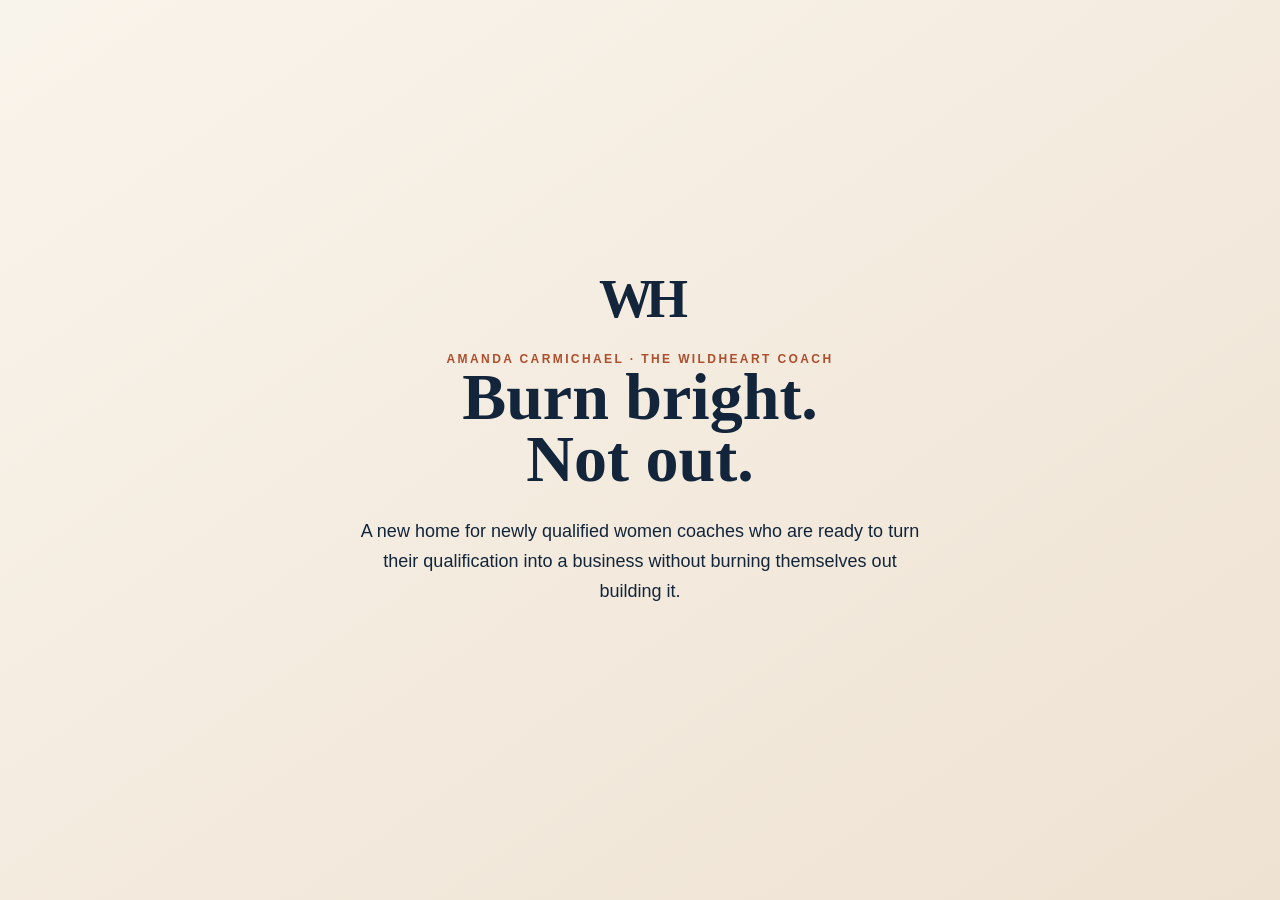
==== index.html @ debdf753 "Add temporary WILDHEART homepage" ====
<!doctype html>
<html lang="en-GB">
<head>
  <meta charset="utf-8">
  <meta name="viewport" content="width=device-width,initial-scale=1">
  <meta name="robots" content="noindex,nofollow">
  <title>The WILDHEART Coach | Amanda Carmichael</title>
  <style>
    :root{--navy:#12253a;--rust:#ad4e2d;--cream:#f6f0e6;--gold:#c69a63}
    *{box-sizing:border-box}
    body{margin:0;min-height:100vh;display:grid;place-items:center;background:linear-gradient(145deg,#f9f4eb,#eee2d2);color:var(--navy);font-family:Arial,sans-serif;padding:28px}
    main{width:min(720px,100%);text-align:center}
    .mark{font:700 54px Georgia,serif;letter-spacing:-7px;margin-bottom:22px}
    h1{font:700 clamp(36px,8vw,66px)/.95 Georgia,serif;margin:0}
    p{font-size:18px;line-height:1.65;max-width:560px;margin:26px auto}
    .tag{color:var(--rust);font-weight:700;letter-spacing:.2em;text-transform:uppercase;font-size:12px}
  </style>
</head>
<body>
  <main>
    <div class="mark">WH</div>
    <div class="tag">Amanda Carmichael · The WILDHEART Coach</div>
    <h1>Burn bright.<br>Not out.</h1>
    <p>A new home for newly qualified women coaches who are ready to turn their qualification into a business without burning themselves out building it.</p>
  </main>
</body>
</html>
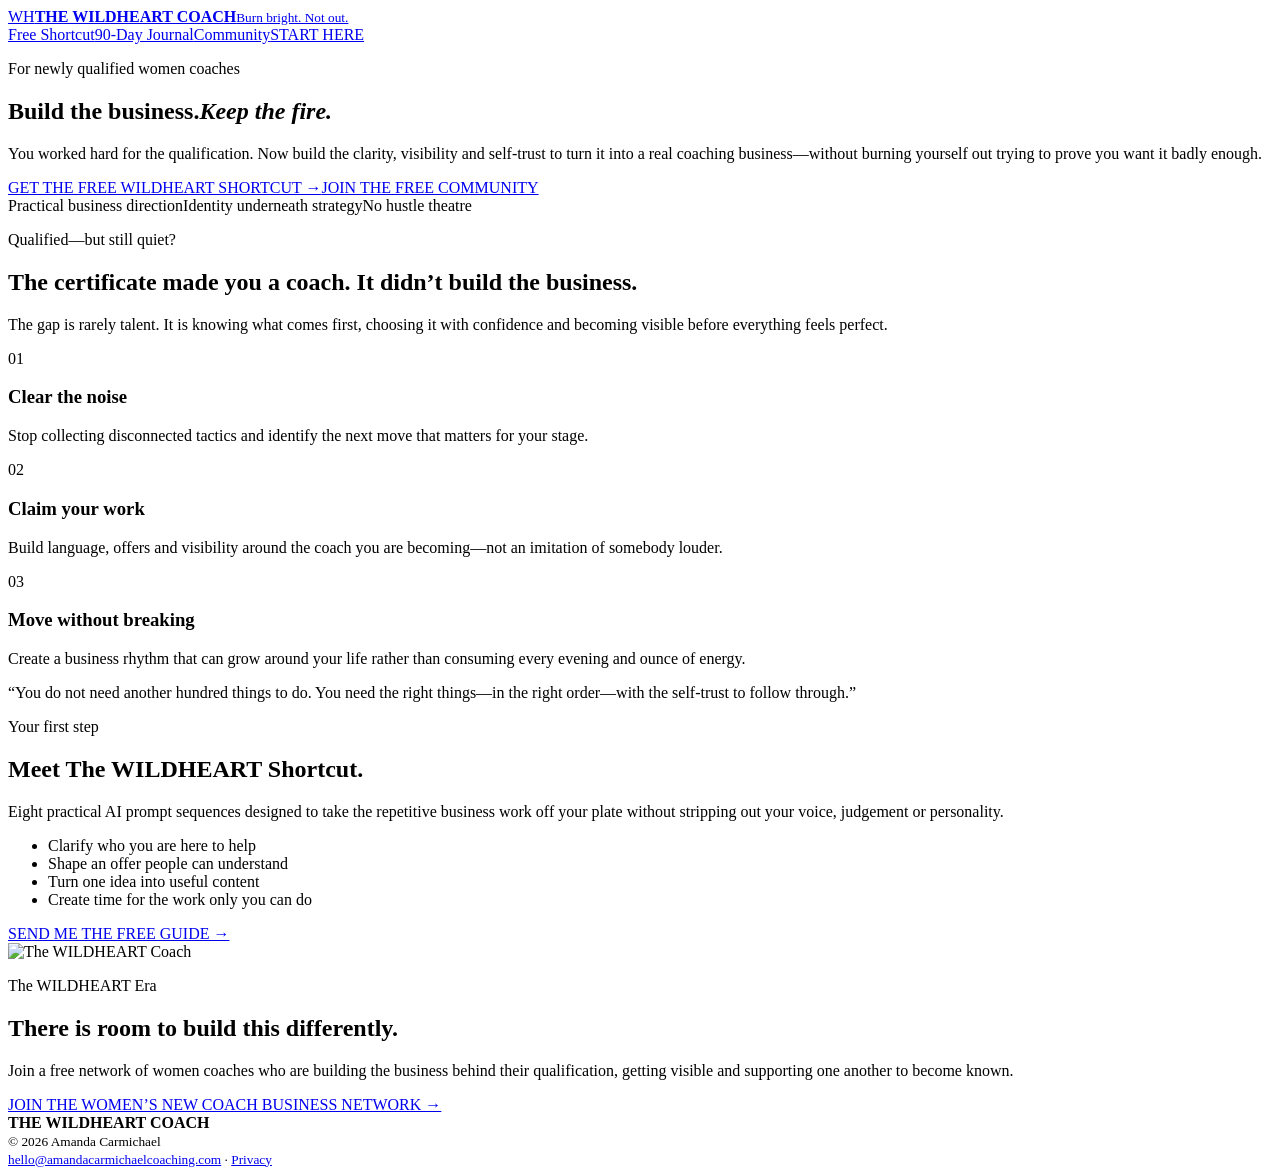
==== commit fd8ed696: "Update index.html for WILDHEART funnel" ====
--- a/index.html
+++ b/index.html
@@ -1,27 +1,7 @@
-<!doctype html>
-<html lang="en-GB">
-<head>
-  <meta charset="utf-8">
-  <meta name="viewport" content="width=device-width,initial-scale=1">
-  <meta name="robots" content="noindex,nofollow">
-  <title>The WILDHEART Coach | Amanda Carmichael</title>
-  <style>
-    :root{--navy:#12253a;--rust:#ad4e2d;--cream:#f6f0e6;--gold:#c69a63}
-    *{box-sizing:border-box}
-    body{margin:0;min-height:100vh;display:grid;place-items:center;background:linear-gradient(145deg,#f9f4eb,#eee2d2);color:var(--navy);font-family:Arial,sans-serif;padding:28px}
-    main{width:min(720px,100%);text-align:center}
-    .mark{font:700 54px Georgia,serif;letter-spacing:-7px;margin-bottom:22px}
-    h1{font:700 clamp(36px,8vw,66px)/.95 Georgia,serif;margin:0}
-    p{font-size:18px;line-height:1.65;max-width:560px;margin:26px auto}
-    .tag{color:var(--rust);font-weight:700;letter-spacing:.2em;text-transform:uppercase;font-size:12px}
-  </style>
-</head>
-<body>
-  <main>
-    <div class="mark">WH</div>
-    <div class="tag">Amanda Carmichael · The WILDHEART Coach</div>
-    <h1>Burn bright.<br>Not out.</h1>
-    <p>A new home for newly qualified women coaches who are ready to turn their qualification into a business without burning themselves out building it.</p>
-  </main>
-</body>
-</html>+<!doctype html><html lang="en-GB"><head><meta charset="utf-8"><meta name="viewport" content="width=device-width,initial-scale=1"><meta name="description" content="Amanda Carmichael, The WILDHEART Coach, helps newly qualified women coaches build the business behind their qualification without burning themselves out."><title>The WILDHEART Coach | Amanda Carmichael</title><link rel="stylesheet" href="/assets/site.css"></head><body>
+<header class="site-header"><nav class="nav wrap"><a class="brand" href="/"><span class="brand-mark">WH</span><span class="brand-copy"><strong>THE WILDHEART COACH</strong><small>Burn bright. Not out.</small></span></a><div class="nav-links"><a href="/shortcut/">Free Shortcut</a><a href="/journal/">90-Day Journal</a><a href="https://www.facebook.com/groups/thewildheartera" target="_blank" rel="noopener">Community</a><a class="nav-cta" href="/shortcut/">START HERE</a></div></nav></header>
+<main><section class="hero"><div class="hero-grid wrap"><div><p class="eyebrow">For newly qualified women coaches</p><h1>Build the business.<em>Keep the fire.</em></h1><p class="lead">You worked hard for the qualification. Now build the clarity, visibility and self-trust to turn it into a real coaching business—without burning yourself out trying to prove you want it badly enough.</p><div class="actions"><a class="button" href="/shortcut/">GET THE FREE WILDHEART SHORTCUT →</a><a class="button secondary" href="https://www.facebook.com/groups/thewildheartera" target="_blank" rel="noopener">JOIN THE FREE COMMUNITY</a></div><div class="trust"><span>Practical business direction</span><span>Identity underneath strategy</span><span>No hustle theatre</span></div></div></div></section>
+<section class="section alt"><div class="wrap"><div class="section-heading"><p class="eyebrow">Qualified—but still quiet?</p><h2>The certificate made you a coach. It didn’t build the business.</h2><p>The gap is rarely talent. It is knowing what comes first, choosing it with confidence and becoming visible before everything feels perfect.</p></div><div class="cards"><article class="card"><span class="number">01</span><h3>Clear the noise</h3><p>Stop collecting disconnected tactics and identify the next move that matters for your stage.</p></article><article class="card"><span class="number">02</span><h3>Claim your work</h3><p>Build language, offers and visibility around the coach you are becoming—not an imitation of somebody louder.</p></article><article class="card"><span class="number">03</span><h3>Move without breaking</h3><p>Create a business rhythm that can grow around your life rather than consuming every evening and ounce of energy.</p></article></div><div class="quote">“You do not need another hundred things to do. You need the right things—in the right order—with the self-trust to follow through.”</div></div></section>
+<section class="section"><div class="split wrap"><div class="copy"><p class="eyebrow">Your first step</p><h2>Meet The WILDHEART Shortcut.</h2><p>Eight practical AI prompt sequences designed to take the repetitive business work off your plate without stripping out your voice, judgement or personality.</p><ul class="feature-list"><li>Clarify who you are here to help</li><li>Shape an offer people can understand</li><li>Turn one idea into useful content</li><li>Create time for the work only you can do</li></ul><a class="button" href="/shortcut/">SEND ME THE FREE GUIDE →</a></div><div class="visual"><img class="product-image" src="https://res.cloudinary.com/j5pjg0zq/image/upload/q_auto,w_1360/v1789508901/ChatGPT_Image_Sep_15_2026_10_41_52_PM.png" alt="The WILDHEART Coach"></div></div></section>
+<section class="section dark"><div class="wrap section-heading"><p class="eyebrow">The WILDHEART Era</p><h2>There is room to build this differently.</h2><p>Join a free network of women coaches who are building the business behind their qualification, getting visible and supporting one another to become known.</p><a class="button light" href="https://www.facebook.com/groups/thewildheartera" target="_blank" rel="noopener">JOIN THE WOMEN’S NEW COACH BUSINESS NETWORK →</a></div></section></main>
+<footer class="site-footer"><div class="footer-grid wrap"><div><strong>THE WILDHEART COACH</strong><br><small>© 2026 Amanda Carmichael</small></div><small><a href="mailto:hello@amandacarmichaelcoaching.com">hello@amandacarmichaelcoaching.com</a> · <a href="/privacy/">Privacy</a></small></div></footer></body></html>
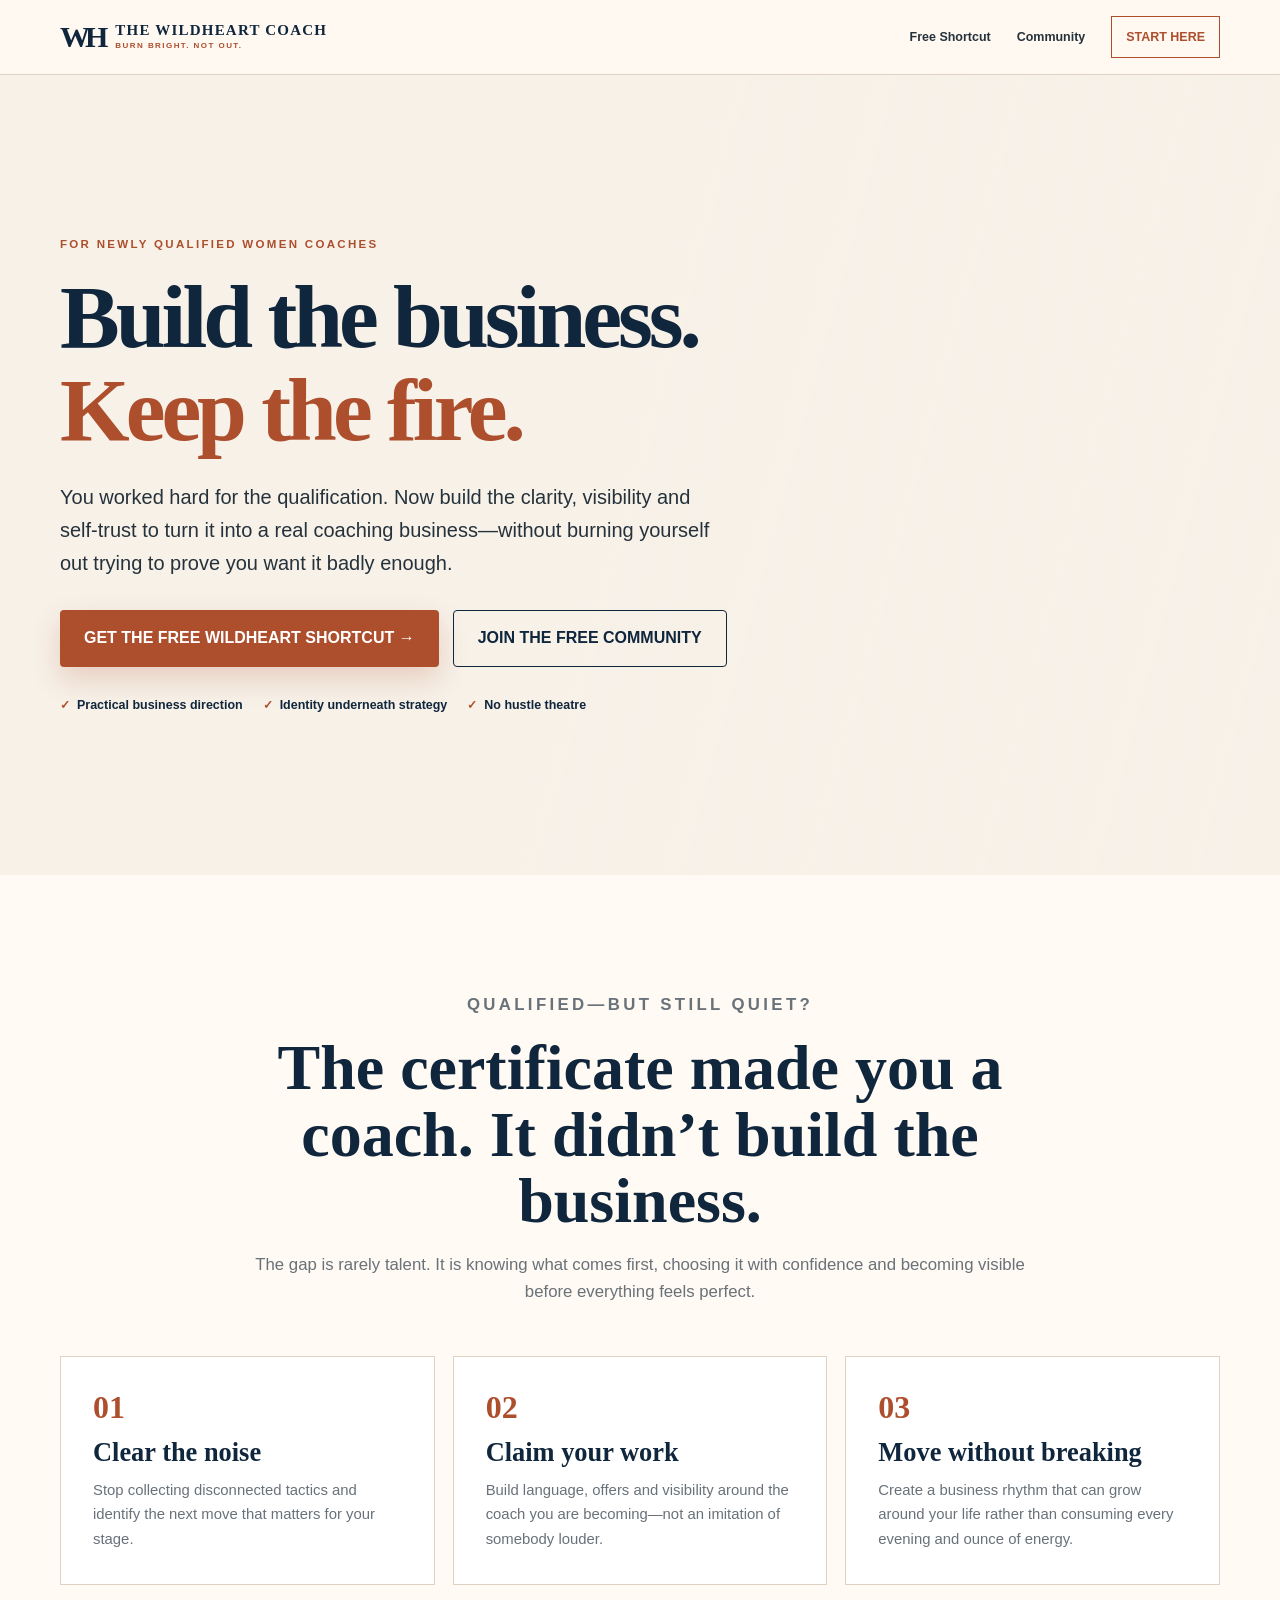
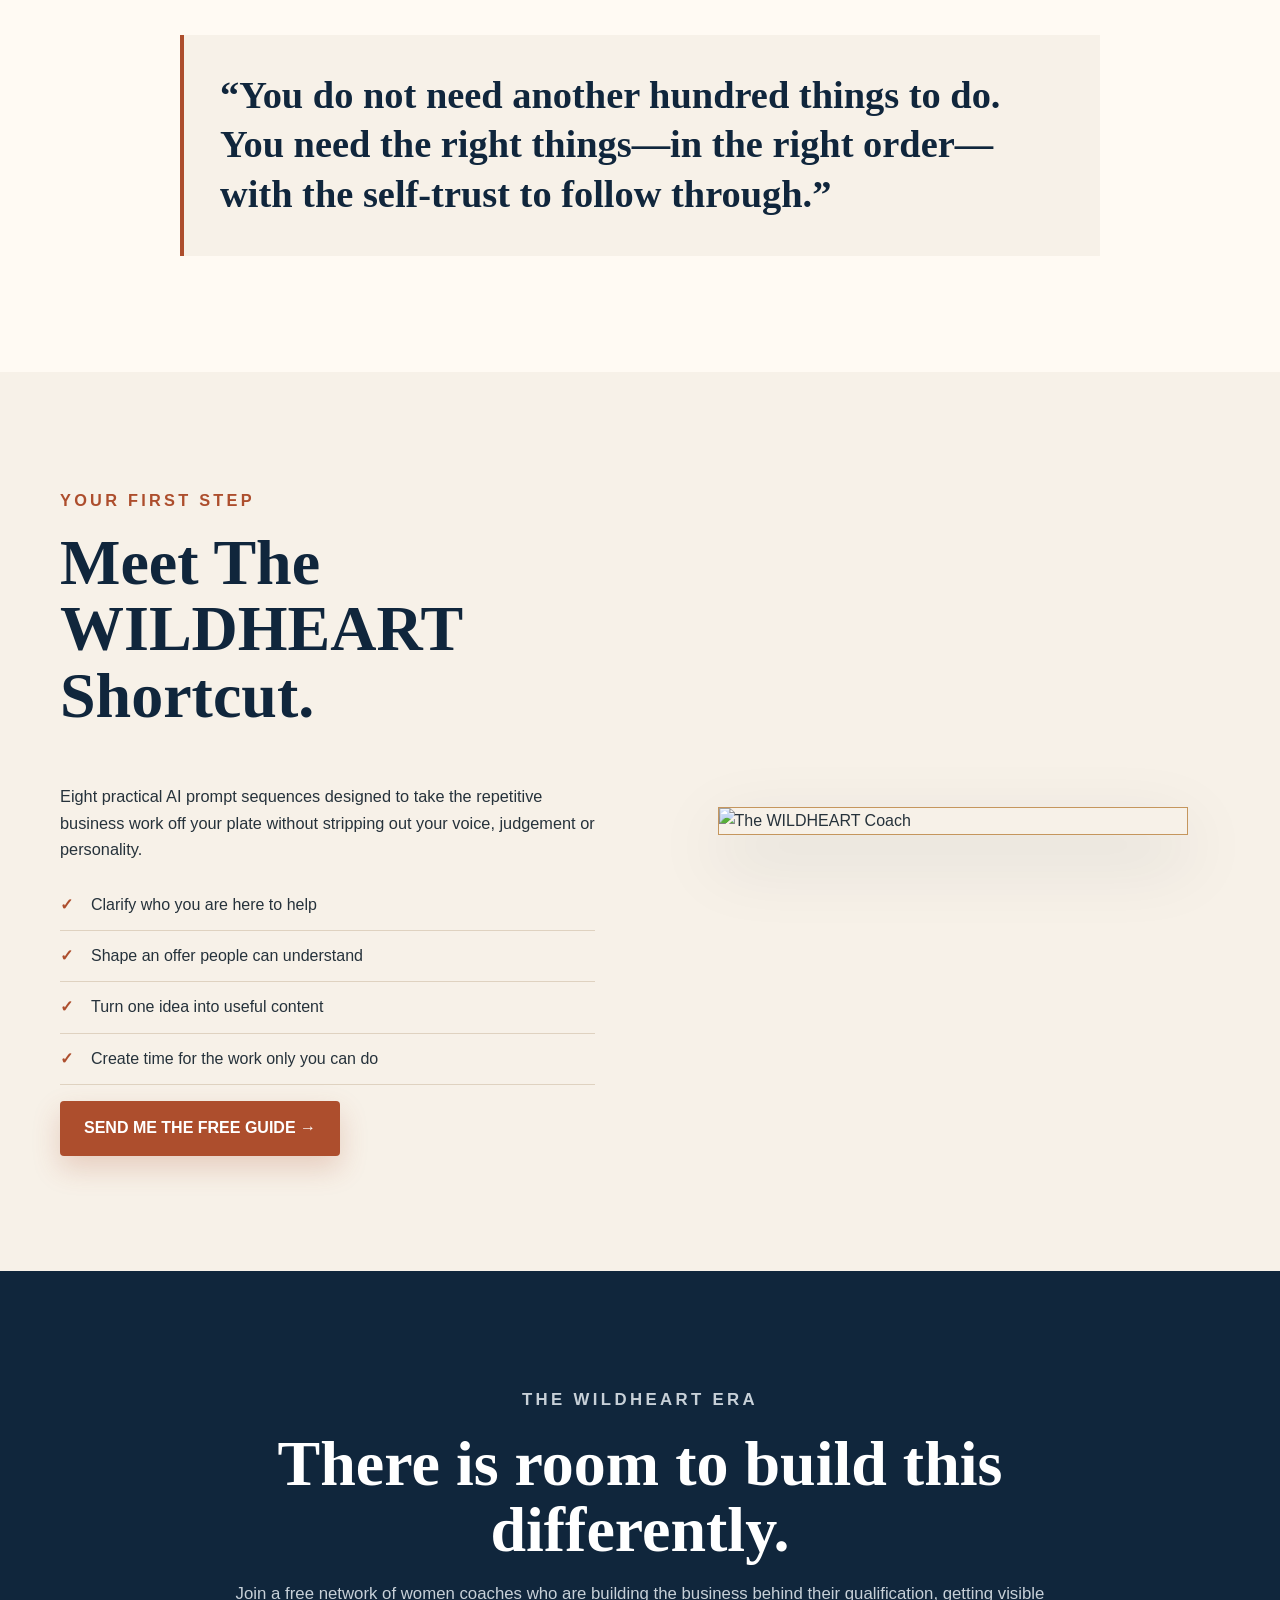
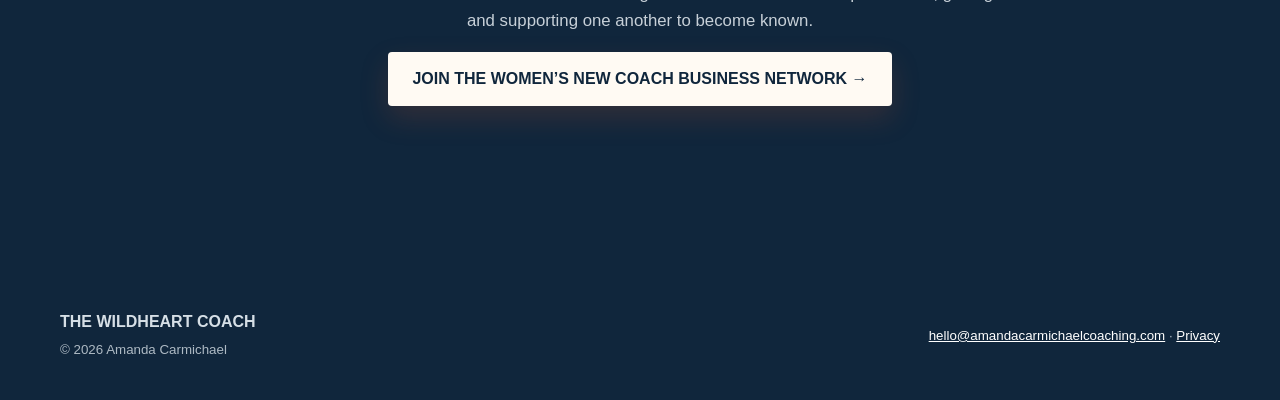
==== commit da092514: "Hide Journal navigation until checkout is corrected" ====
--- a/index.html
+++ b/index.html
@@ -1,5 +1,5 @@
 <!doctype html><html lang="en-GB"><head><meta charset="utf-8"><meta name="viewport" content="width=device-width,initial-scale=1"><meta name="description" content="Amanda Carmichael, The WILDHEART Coach, helps newly qualified women coaches build the business behind their qualification without burning themselves out."><title>The WILDHEART Coach | Amanda Carmichael</title><link rel="stylesheet" href="/assets/site.css"></head><body>
-<header class="site-header"><nav class="nav wrap"><a class="brand" href="/"><span class="brand-mark">WH</span><span class="brand-copy"><strong>THE WILDHEART COACH</strong><small>Burn bright. Not out.</small></span></a><div class="nav-links"><a href="/shortcut/">Free Shortcut</a><a href="/journal/">90-Day Journal</a><a href="https://www.facebook.com/groups/thewildheartera" target="_blank" rel="noopener">Community</a><a class="nav-cta" href="/shortcut/">START HERE</a></div></nav></header>
+<header class="site-header"><nav class="nav wrap"><a class="brand" href="/"><span class="brand-mark">WH</span><span class="brand-copy"><strong>THE WILDHEART COACH</strong><small>Burn bright. Not out.</small></span></a><div class="nav-links"><a href="/shortcut/">Free Shortcut</a><a href="https://www.facebook.com/groups/thewildheartera" target="_blank" rel="noopener">Community</a><a class="nav-cta" href="/shortcut/">START HERE</a></div></nav></header>
 <main><section class="hero"><div class="hero-grid wrap"><div><p class="eyebrow">For newly qualified women coaches</p><h1>Build the business.<em>Keep the fire.</em></h1><p class="lead">You worked hard for the qualification. Now build the clarity, visibility and self-trust to turn it into a real coaching business—without burning yourself out trying to prove you want it badly enough.</p><div class="actions"><a class="button" href="/shortcut/">GET THE FREE WILDHEART SHORTCUT →</a><a class="button secondary" href="https://www.facebook.com/groups/thewildheartera" target="_blank" rel="noopener">JOIN THE FREE COMMUNITY</a></div><div class="trust"><span>Practical business direction</span><span>Identity underneath strategy</span><span>No hustle theatre</span></div></div></div></section>
 <section class="section alt"><div class="wrap"><div class="section-heading"><p class="eyebrow">Qualified—but still quiet?</p><h2>The certificate made you a coach. It didn’t build the business.</h2><p>The gap is rarely talent. It is knowing what comes first, choosing it with confidence and becoming visible before everything feels perfect.</p></div><div class="cards"><article class="card"><span class="number">01</span><h3>Clear the noise</h3><p>Stop collecting disconnected tactics and identify the next move that matters for your stage.</p></article><article class="card"><span class="number">02</span><h3>Claim your work</h3><p>Build language, offers and visibility around the coach you are becoming—not an imitation of somebody louder.</p></article><article class="card"><span class="number">03</span><h3>Move without breaking</h3><p>Create a business rhythm that can grow around your life rather than consuming every evening and ounce of energy.</p></article></div><div class="quote">“You do not need another hundred things to do. You need the right things—in the right order—with the self-trust to follow through.”</div></div></section>
 <section class="section"><div class="split wrap"><div class="copy"><p class="eyebrow">Your first step</p><h2>Meet The WILDHEART Shortcut.</h2><p>Eight practical AI prompt sequences designed to take the repetitive business work off your plate without stripping out your voice, judgement or personality.</p><ul class="feature-list"><li>Clarify who you are here to help</li><li>Shape an offer people can understand</li><li>Turn one idea into useful content</li><li>Create time for the work only you can do</li></ul><a class="button" href="/shortcut/">SEND ME THE FREE GUIDE →</a></div><div class="visual"><img class="product-image" src="https://res.cloudinary.com/j5pjg0zq/image/upload/q_auto,w_1360/v1789508901/ChatGPT_Image_Sep_15_2026_10_41_52_PM.png" alt="The WILDHEART Coach"></div></div></section>
--- a/assets/site.css
+++ b/assets/site.css
@@ -0,0 +1,17 @@
+:root{
+  --navy:#10263c;--navy-2:#1f334b;--rust:#ad4e2d;--rust-dark:#8d3c23;
+  --cream:#f7f1e8;--paper:#fffaf3;--sand:#eadbc8;--gold:#c5965d;
+  --ink:#26323b;--muted:#697179;--line:#dfd2c0;--white:#fff;
+  --serif:Georgia,"Times New Roman",serif;--sans:Arial,Helvetica,sans-serif;
+  --shadow:0 24px 70px rgba(16,38,60,.13)
+}
+*{box-sizing:border-box}html{scroll-behavior:smooth}body{margin:0;background:var(--cream);color:var(--ink);font-family:var(--sans);line-height:1.65}img{max-width:100%;display:block}a{color:inherit}h1,h2,h3,p{margin-top:0}h1,h2,h3{font-family:var(--serif);color:var(--navy);line-height:1.04}.wrap{width:min(1160px,calc(100% - 40px));margin:auto}.narrow{width:min(760px,calc(100% - 40px));margin:auto}.eyebrow{color:var(--rust);font-size:.72rem;font-weight:800;letter-spacing:.2em;text-transform:uppercase}.button{display:inline-flex;align-items:center;justify-content:center;min-height:54px;padding:14px 24px;border:0;border-radius:4px;background:var(--rust);box-shadow:0 12px 28px rgba(173,78,45,.22);color:#fff;font-weight:800;text-decoration:none;cursor:pointer;transition:.2s}.button:hover,.button:focus{background:var(--rust-dark);transform:translateY(-2px)}.button.secondary{border:1px solid var(--navy);background:transparent;box-shadow:none;color:var(--navy)}.button.light{background:var(--paper);color:var(--navy)}.micro{font-size:.78rem;color:var(--muted)}
+.site-header{position:relative;z-index:10;background:rgba(255,250,243,.96);border-bottom:1px solid var(--line)}.nav{min-height:74px;display:flex;align-items:center;justify-content:space-between;gap:24px}.brand{display:flex;align-items:center;gap:12px;text-decoration:none}.brand-mark{font:700 30px/1 var(--serif);letter-spacing:-5px;color:var(--navy)}.brand-copy strong{display:block;color:var(--navy);font:700 15px var(--serif);letter-spacing:.08em}.brand-copy small{display:block;color:var(--rust);font-size:8px;font-weight:800;letter-spacing:.18em;text-transform:uppercase}.nav-links{display:flex;gap:26px;align-items:center}.nav-links a{font-size:.78rem;font-weight:700;text-decoration:none}.nav-links .nav-cta{padding:10px 14px;border:1px solid var(--rust);color:var(--rust)}
+.hero{position:relative;overflow:hidden;padding:clamp(64px,9vw,118px) 0;background:linear-gradient(105deg,rgba(247,241,232,.98) 0 49%,rgba(247,241,232,.72) 67%,rgba(247,241,232,.08) 100%),url('https://res.cloudinary.com/j5pjg0zq/image/upload/q_auto,w_1800/v1789508901/ChatGPT_Image_Sep_15_2026_10_41_52_PM.png') center/cover no-repeat}.hero-grid{display:grid;grid-template-columns:minmax(0,700px) 1fr;min-height:570px;align-items:center}.hero h1{margin:.18em 0 .28em;font-size:clamp(3.2rem,7vw,6.4rem);letter-spacing:-.045em}.hero h1 em{display:block;color:var(--rust);font-style:normal}.hero .lead{max-width:650px;font-size:clamp(1.05rem,2vw,1.25rem)}.actions{display:flex;flex-wrap:wrap;gap:14px;margin-top:30px}.trust{display:flex;gap:20px;flex-wrap:wrap;margin-top:28px;color:var(--navy);font-size:.78rem;font-weight:700}.trust span:before{content:'✓';margin-right:7px;color:var(--rust)}
+.section{padding:clamp(72px,9vw,118px) 0}.section.alt{background:var(--paper)}.section.dark{background:var(--navy);color:#e8edf1}.section.dark h2,.section.dark h3{color:#fff}.section-heading{max-width:820px;margin:0 auto 50px;text-align:center}.section-heading h2{margin:.25em 0;font-size:clamp(2.5rem,5vw,4.6rem)}.section-heading p{color:var(--muted);font-size:1.05rem}.dark .section-heading p{color:#c7d0d8}.cards{display:grid;grid-template-columns:repeat(3,1fr);gap:18px}.card{padding:32px;background:#fff;border:1px solid var(--line)}.card .number{color:var(--rust);font:700 2rem var(--serif)}.card h3{margin:12px 0;font-size:1.65rem}.card p{margin:0;color:var(--muted);font-size:.93rem}.quote{max-width:920px;margin:50px auto 0;padding:36px;border-left:4px solid var(--rust);background:var(--cream);color:var(--navy);font:700 clamp(1.7rem,3vw,2.6rem)/1.3 var(--serif)}
+.split{display:grid;grid-template-columns:1fr 1fr;gap:clamp(42px,8vw,90px);align-items:center}.split h2{font-size:clamp(2.5rem,5vw,4.8rem)}.split .copy>p{font-size:1.02rem}.feature-list{padding:0;list-style:none}.feature-list li{position:relative;padding:12px 0 12px 31px;border-bottom:1px solid var(--line)}.feature-list li:before{content:'✓';position:absolute;left:0;color:var(--rust);font-weight:900}.product-image{max-width:470px;margin:auto;border:1px solid var(--gold);box-shadow:var(--shadow)}.offer-box{padding:clamp(30px,5vw,56px);background:var(--paper);border:1px solid var(--gold)}.price{display:block;margin:12px 0;color:var(--navy);font:700 4.2rem var(--serif)}
+.form-card{max-width:670px;padding:clamp(26px,5vw,46px);background:var(--paper);border:1px solid var(--gold);box-shadow:var(--shadow)}.form-card h2{font-size:clamp(2rem,4vw,3.4rem)}.lead-form{display:grid;grid-template-columns:1fr 1.2fr;gap:12px;margin-top:24px}.lead-form input{width:100%;min-height:54px;padding:0 15px;border:1px solid #cfc5b8;background:#fff;font:inherit}.lead-form button{grid-column:1/-1}.consent{grid-column:1/-1;color:var(--muted);font-size:.74rem;line-height:1.5}.form-status{display:none;grid-column:1/-1;padding:10px;background:#f3e4d6;color:var(--navy);font-size:.82rem}.form-status.show{display:block}.cover-frame{padding:10px;background:#d8b57a;border:1px solid var(--gold);box-shadow:var(--shadow);transform:rotate(1deg)}
+.access-shell{width:min(920px,100%);min-height:100vh;margin:auto;background:var(--paper);box-shadow:var(--shadow)}.access-hero{width:100%;max-height:390px;object-fit:cover}.access-main{padding:clamp(34px,7vw,74px) clamp(24px,8vw,84px);text-align:center}.access-main h1{font-size:clamp(2.8rem,7vw,5rem)}.next-box{margin-top:52px;padding:30px;border:1px solid var(--line);background:#f2e7d8;text-align:left}.next-box h2{font-size:2rem}
+.legal{padding:70px 0}.legal h1{font-size:3rem}.legal h2{margin-top:36px;font-size:1.7rem}.legal p,.legal li{color:#4d565e}.site-footer{padding:38px 0;background:var(--navy);color:#d6dfe6}.footer-grid{display:flex;justify-content:space-between;gap:24px;align-items:center}.site-footer a{color:#fff}.site-footer small{color:#aebac4}
+@media(max-width:850px){.nav-links a:not(.nav-cta){display:none}.hero{background:linear-gradient(rgba(247,241,232,.88),rgba(247,241,232,.96)),url('https://res.cloudinary.com/j5pjg0zq/image/upload/q_auto,w_1200/v1789508901/ChatGPT_Image_Sep_15_2026_10_41_52_PM.png') 65% center/cover no-repeat}.hero-grid{grid-template-columns:1fr;min-height:540px}.cards,.split{grid-template-columns:1fr}.split .visual{grid-row:1}.product-image{max-width:380px}}
+@media(max-width:560px){.wrap,.narrow{width:min(100% - 28px,1160px)}.brand-copy small{display:none}.nav-cta{font-size:.7rem!important}.hero{padding:55px 0}.hero h1{font-size:3.45rem}.actions{display:grid}.actions .button{width:100%}.cards{gap:12px}.card{padding:25px}.lead-form{grid-template-columns:1fr}.section{padding:68px 0}.footer-grid{display:block}.site-footer small{display:block;margin-top:14px}.access-main{padding-left:20px;padding-right:20px}}
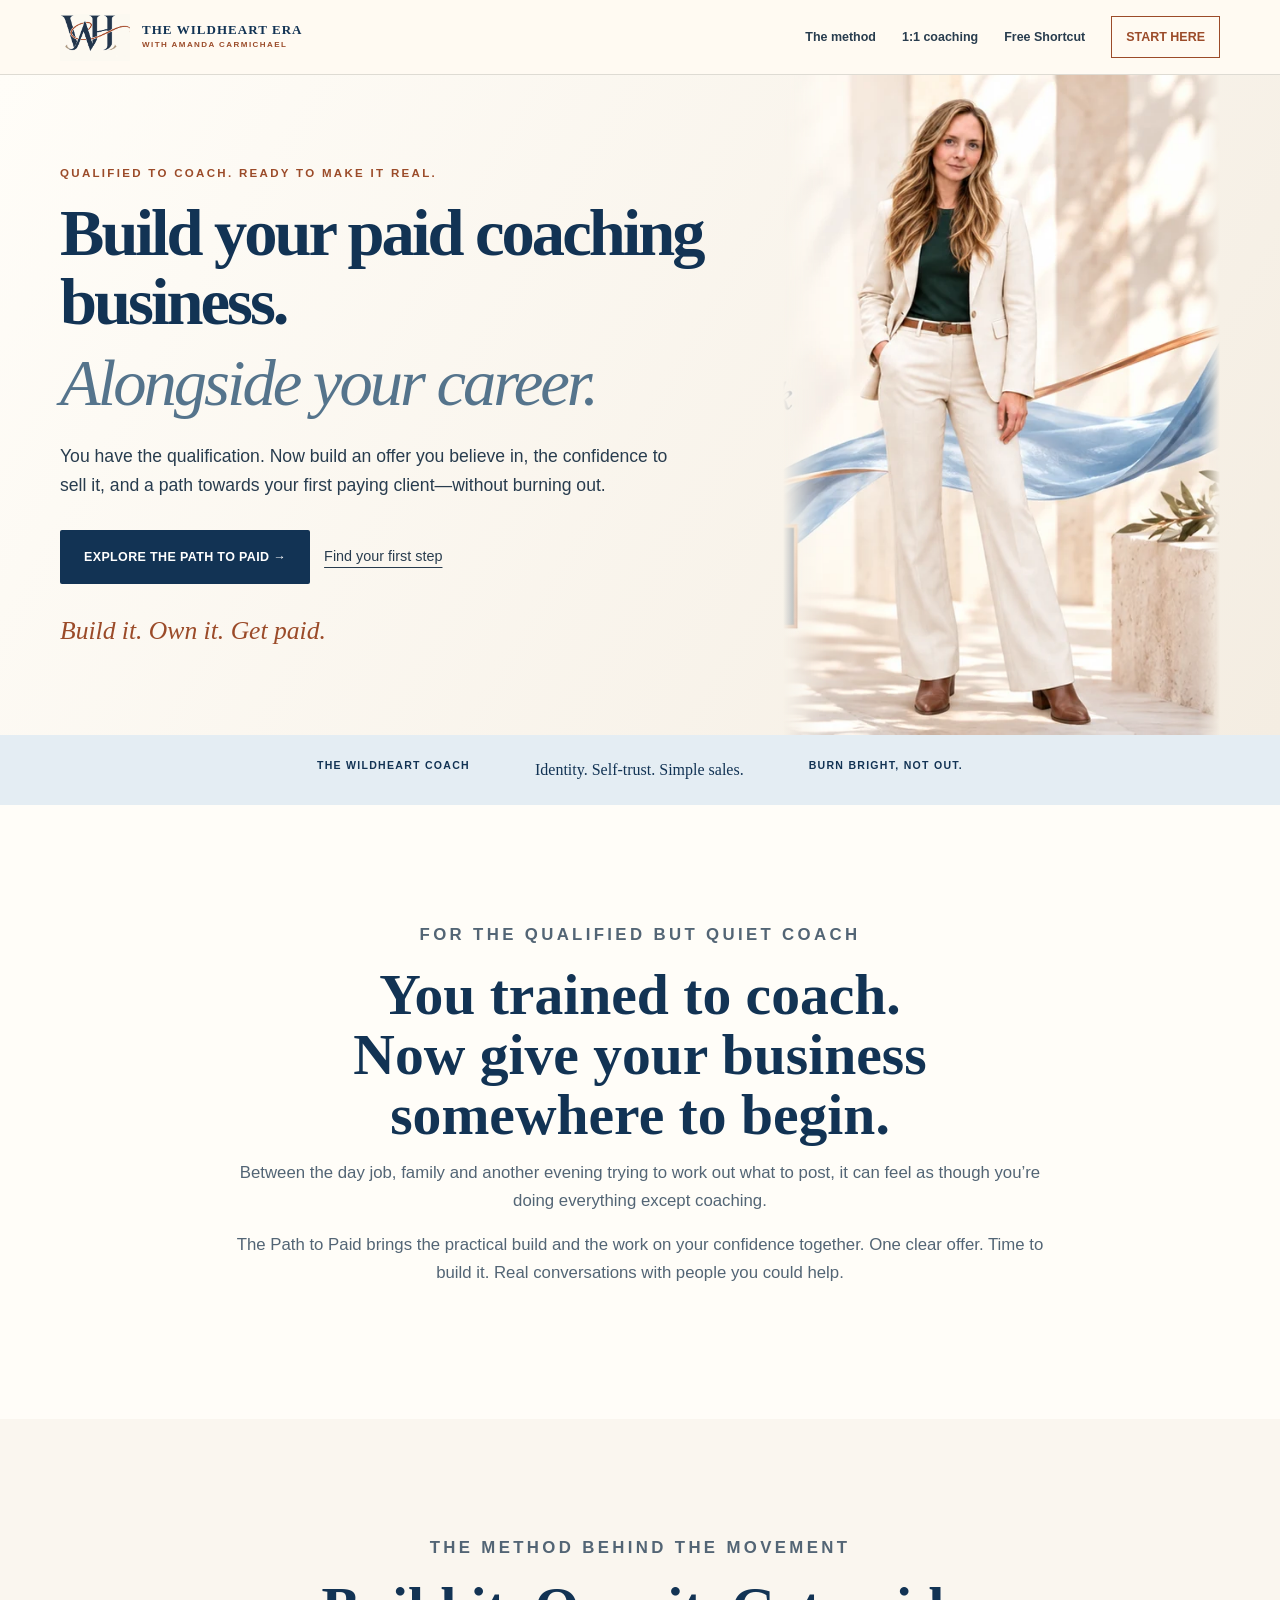
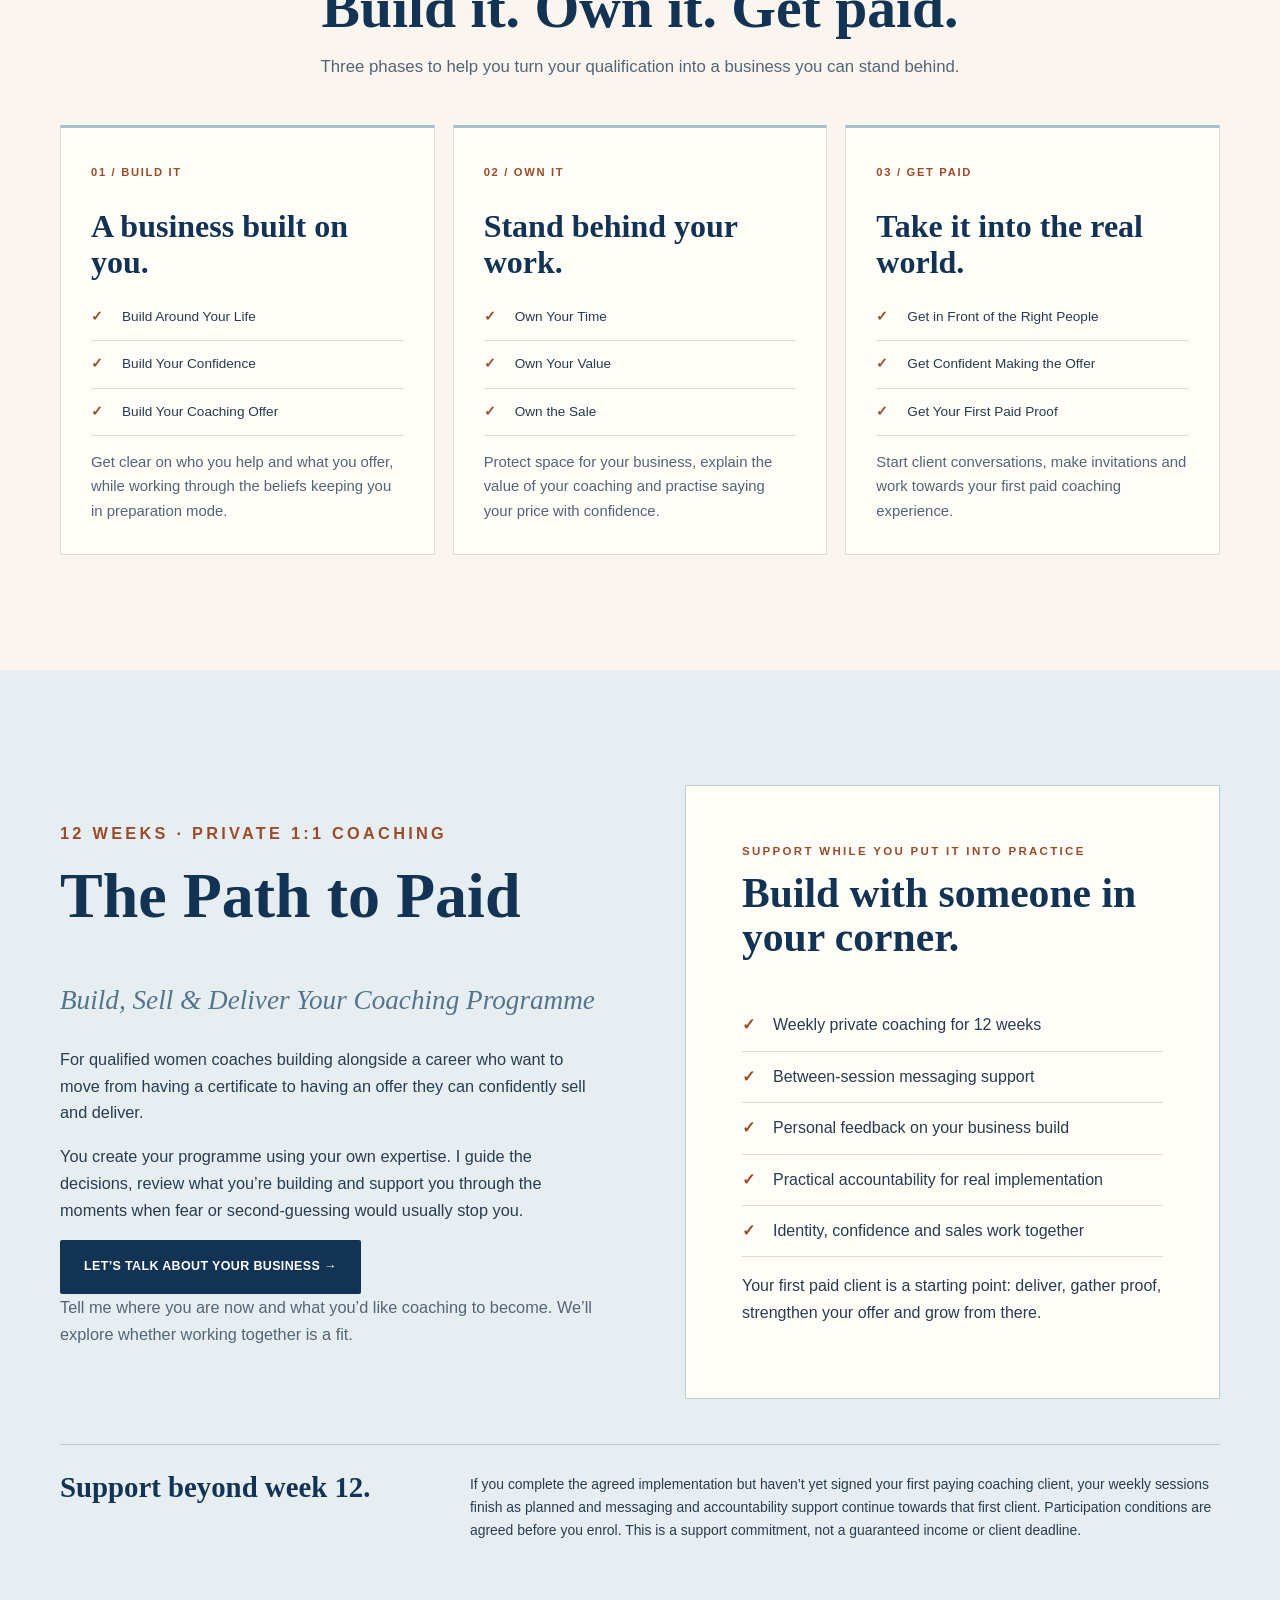
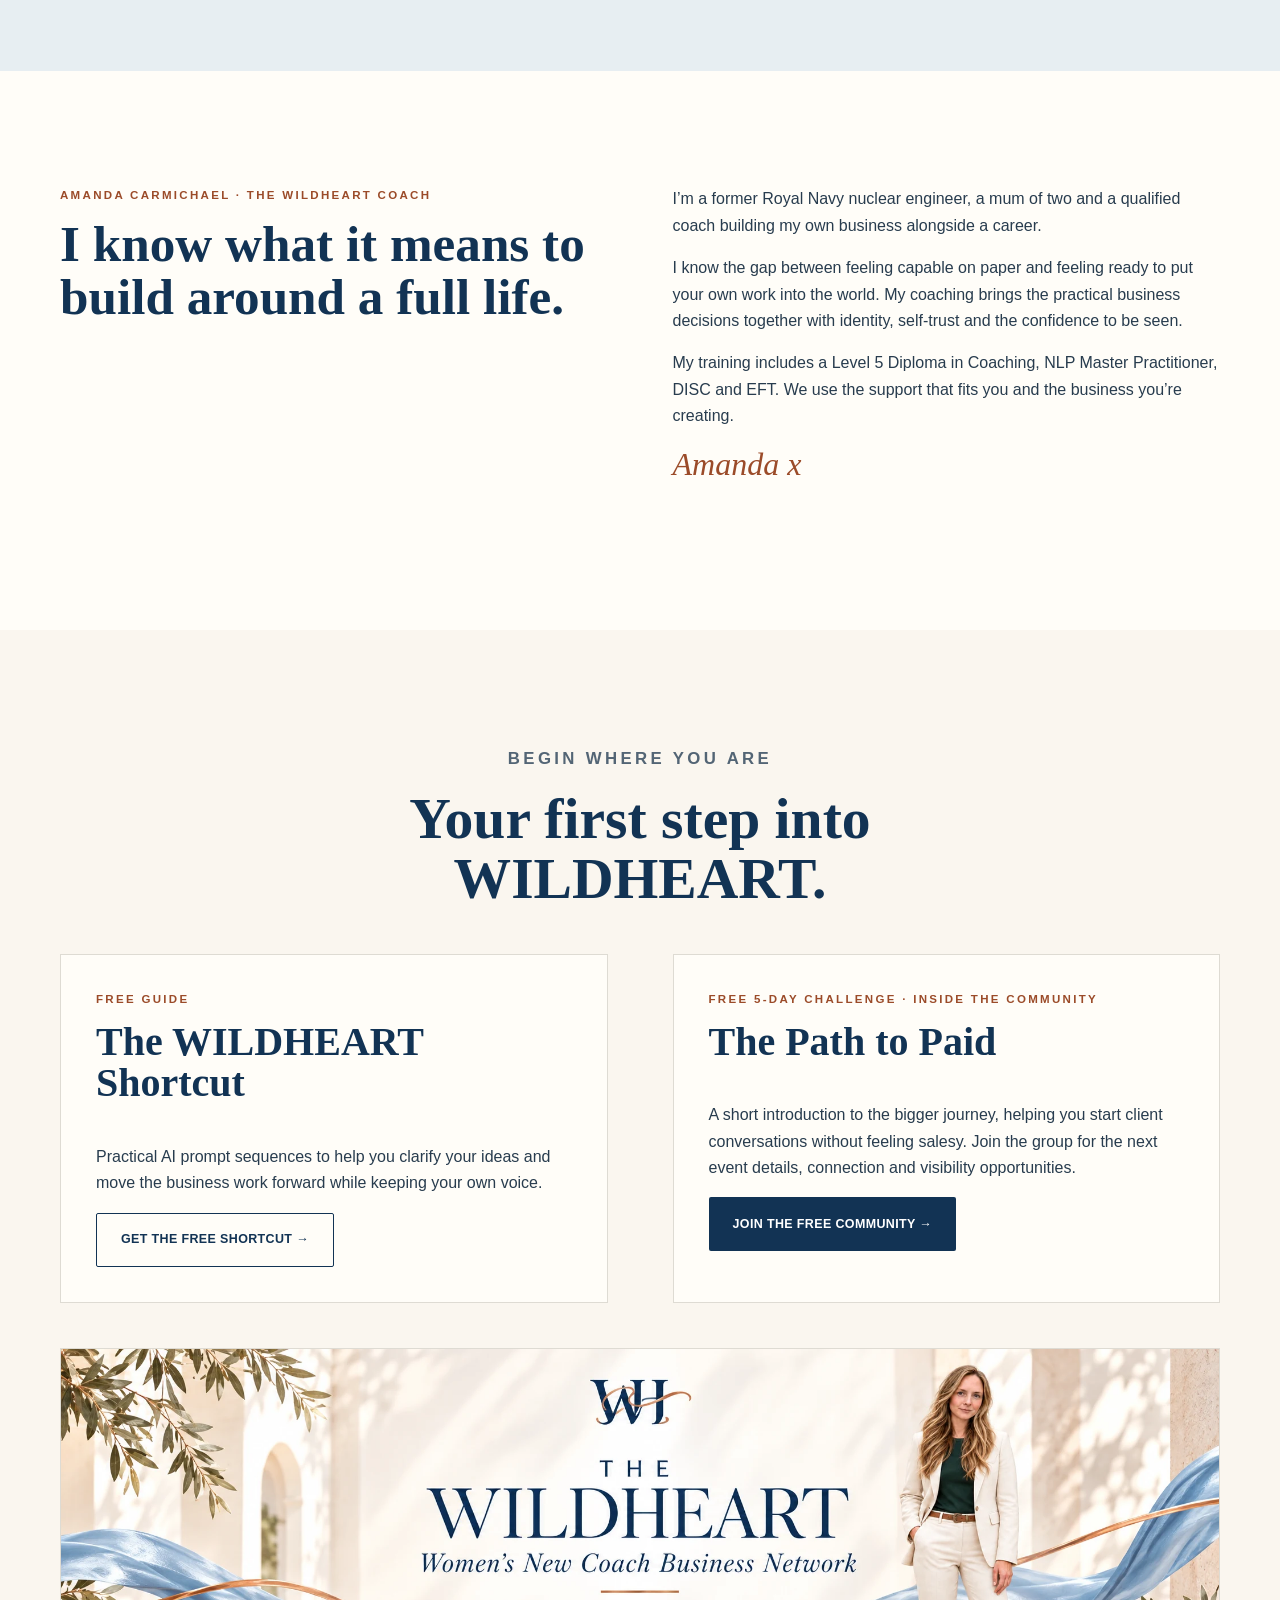
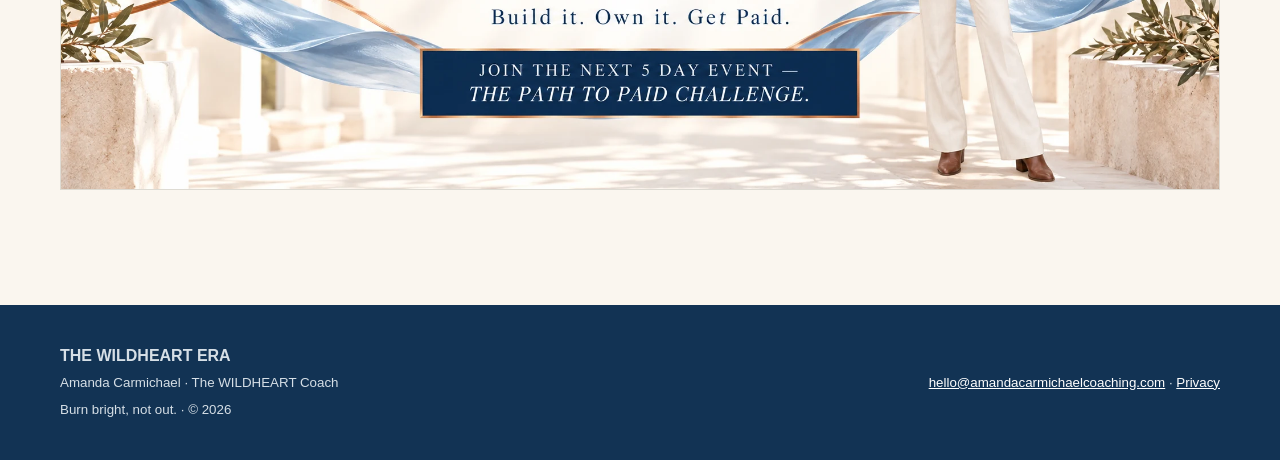
==== commit 0401cca6: "Refresh WILDHEART branding and Path to Paid programme" ====
--- a/index.html
+++ b/index.html
@@ -1,7 +1,13 @@
-<!doctype html><html lang="en-GB"><head><meta charset="utf-8"><meta name="viewport" content="width=device-width,initial-scale=1"><meta name="description" content="Amanda Carmichael, The WILDHEART Coach, helps newly qualified women coaches build the business behind their qualification without burning themselves out."><title>The WILDHEART Coach | Amanda Carmichael</title><link rel="stylesheet" href="/assets/site.css"></head><body>
-<header class="site-header"><nav class="nav wrap"><a class="brand" href="/"><span class="brand-mark">WH</span><span class="brand-copy"><strong>THE WILDHEART COACH</strong><small>Burn bright. Not out.</small></span></a><div class="nav-links"><a href="/shortcut/">Free Shortcut</a><a href="https://www.facebook.com/groups/thewildheartera" target="_blank" rel="noopener">Community</a><a class="nav-cta" href="/shortcut/">START HERE</a></div></nav></header>
-<main><section class="hero"><div class="hero-grid wrap"><div><p class="eyebrow">For newly qualified women coaches</p><h1>Build the business.<em>Keep the fire.</em></h1><p class="lead">You worked hard for the qualification. Now build the clarity, visibility and self-trust to turn it into a real coaching business—without burning yourself out trying to prove you want it badly enough.</p><div class="actions"><a class="button" href="/shortcut/">GET THE FREE WILDHEART SHORTCUT →</a><a class="button secondary" href="https://www.facebook.com/groups/thewildheartera" target="_blank" rel="noopener">JOIN THE FREE COMMUNITY</a></div><div class="trust"><span>Practical business direction</span><span>Identity underneath strategy</span><span>No hustle theatre</span></div></div></div></section>
-<section class="section alt"><div class="wrap"><div class="section-heading"><p class="eyebrow">Qualified—but still quiet?</p><h2>The certificate made you a coach. It didn’t build the business.</h2><p>The gap is rarely talent. It is knowing what comes first, choosing it with confidence and becoming visible before everything feels perfect.</p></div><div class="cards"><article class="card"><span class="number">01</span><h3>Clear the noise</h3><p>Stop collecting disconnected tactics and identify the next move that matters for your stage.</p></article><article class="card"><span class="number">02</span><h3>Claim your work</h3><p>Build language, offers and visibility around the coach you are becoming—not an imitation of somebody louder.</p></article><article class="card"><span class="number">03</span><h3>Move without breaking</h3><p>Create a business rhythm that can grow around your life rather than consuming every evening and ounce of energy.</p></article></div><div class="quote">“You do not need another hundred things to do. You need the right things—in the right order—with the self-trust to follow through.”</div></div></section>
-<section class="section"><div class="split wrap"><div class="copy"><p class="eyebrow">Your first step</p><h2>Meet The WILDHEART Shortcut.</h2><p>Eight practical AI prompt sequences designed to take the repetitive business work off your plate without stripping out your voice, judgement or personality.</p><ul class="feature-list"><li>Clarify who you are here to help</li><li>Shape an offer people can understand</li><li>Turn one idea into useful content</li><li>Create time for the work only you can do</li></ul><a class="button" href="/shortcut/">SEND ME THE FREE GUIDE →</a></div><div class="visual"><img class="product-image" src="https://res.cloudinary.com/j5pjg0zq/image/upload/q_auto,w_1360/v1789508901/ChatGPT_Image_Sep_15_2026_10_41_52_PM.png" alt="The WILDHEART Coach"></div></div></section>
-<section class="section dark"><div class="wrap section-heading"><p class="eyebrow">The WILDHEART Era</p><h2>There is room to build this differently.</h2><p>Join a free network of women coaches who are building the business behind their qualification, getting visible and supporting one another to become known.</p><a class="button light" href="https://www.facebook.com/groups/thewildheartera" target="_blank" rel="noopener">JOIN THE WOMEN’S NEW COACH BUSINESS NETWORK →</a></div></section></main>
-<footer class="site-footer"><div class="footer-grid wrap"><div><strong>THE WILDHEART COACH</strong><br><small>© 2026 Amanda Carmichael</small></div><small><a href="mailto:hello@amandacarmichaelcoaching.com">hello@amandacarmichaelcoaching.com</a> · <a href="/privacy/">Privacy</a></small></div></footer></body></html>
+<!doctype html><html lang="en-GB"><head><meta charset="utf-8"><meta name="viewport" content="width=device-width,initial-scale=1"><meta name="description" content="Build your paid coaching business alongside your career. The Path to Paid with Amanda Carmichael: Build it. Own it. Get paid."><title>The Path to Paid | Amanda Carmichael · The WILDHEART Coach</title><link rel="stylesheet" href="/assets/site.css"></head><body>
+<header class="site-header"><nav class="nav wrap" aria-label="Main navigation"><a class="brand" href="/"><span class="logo-window"><img src="/assets/wildheart-logo.webp" alt="WILDHEART WH logo" width="1254" height="1254"></span><span class="brand-copy"><strong>THE WILDHEART ERA</strong><small>With Amanda Carmichael</small></span></a><div class="nav-links"><a href="#method">The method</a><a href="#programme">1:1 coaching</a><a href="/shortcut/">Free Shortcut</a><a class="nav-cta" href="#start">START HERE</a></div></nav></header>
+<main><section class="home-hero"><div class="wrap home-hero-grid"><div class="hero-copy"><p class="eyebrow">Qualified to coach. Ready to make it real.</p><h1>Build your paid coaching business.<em>Alongside your career.</em></h1><p class="lead">You have the qualification. Now build an offer you believe in, the confidence to sell it, and a path towards your first paying client—without burning out.</p><div class="actions"><a class="button" href="#programme">EXPLORE THE PATH TO PAID →</a><a class="text-link" href="#start">Find your first step</a></div><p class="hero-signature">Build it. Own it. Get paid.</p></div><div class="amanda-frame" role="img" aria-label="Amanda Carmichael in a cream suit in the sunlit WILDHEART setting"></div></div></section>
+<div class="brand-strip">THE WILDHEART COACH <span>Identity. Self-trust. Simple sales.</span> BURN BRIGHT, NOT OUT.</div>
+<section class="section alt"><div class="wrap section-heading"><p class="eyebrow">For the qualified but quiet coach</p><h2>You trained to coach.<br>Now give your business somewhere to begin.</h2><p>Between the day job, family and another evening trying to work out what to post, it can feel as though you’re doing everything except coaching.</p><p>The Path to Paid brings the practical build and the work on your confidence together. One clear offer. Time to build it. Real conversations with people you could help.</p></div></section>
+<section class="section method-section" id="method"><div class="wrap"><div class="section-heading"><p class="eyebrow">The method behind the movement</p><h2>Build it. Own it. Get paid.</h2><p>Three phases to help you turn your qualification into a business you can stand behind.</p></div><div class="cards">
+<article class="card"><span class="number">01 / BUILD IT</span><h3>A business built on you.</h3><ul class="feature-list"><li>Build Around Your Life</li><li>Build Your Confidence</li><li>Build Your Coaching Offer</li></ul><p>Get clear on who you help and what you offer, while working through the beliefs keeping you in preparation mode.</p></article>
+<article class="card"><span class="number">02 / OWN IT</span><h3>Stand behind your work.</h3><ul class="feature-list"><li>Own Your Time</li><li>Own Your Value</li><li>Own the Sale</li></ul><p>Protect space for your business, explain the value of your coaching and practise saying your price with confidence.</p></article>
+<article class="card"><span class="number">03 / GET PAID</span><h3>Take it into the real world.</h3><ul class="feature-list"><li>Get in Front of the Right People</li><li>Get Confident Making the Offer</li><li>Get Your First Paid Proof</li></ul><p>Start client conversations, make invitations and work towards your first paid coaching experience.</p></article></div></div></section>
+<section class="section programme-section" id="programme"><div class="wrap split"><div class="copy"><p class="eyebrow">12 weeks · Private 1:1 coaching</p><h2>The Path to Paid</h2><p class="programme-subtitle">Build, Sell &amp; Deliver Your Coaching Programme</p><p>For qualified women coaches building alongside a career who want to move from having a certificate to having an offer they can confidently sell and deliver.</p><p>You create your programme using your own expertise. I guide the decisions, review what you’re building and support you through the moments when fear or second-guessing would usually stop you.</p><a class="button" href="mailto:hello@amandacarmichaelcoaching.com?subject=The%20Path%20to%20Paid%20enquiry">LET’S TALK ABOUT YOUR BUSINESS →</a><p class="micro">Tell me where you are now and what you’d like coaching to become. We’ll explore whether working together is a fit.</p></div><aside class="offer-box"><p class="eyebrow">Support while you put it into practice</p><h3>Build with someone in your corner.</h3><ul class="feature-list"><li>Weekly private coaching for 12 weeks</li><li>Between-session messaging support</li><li>Personal feedback on your business build</li><li>Practical accountability for real implementation</li><li>Identity, confidence and sales work together</li></ul><p>Your first paid client is a starting point: deliver, gather proof, strengthen your offer and grow from there.</p></aside></div><div class="wrap support-promise"><h3>Support beyond week 12.</h3><p>If you complete the agreed implementation but haven’t yet signed your first paying coaching client, your weekly sessions finish as planned and messaging and accountability support continue towards that first client. Participation conditions are agreed before you enrol. This is a support commitment, not a guaranteed income or client deadline.</p></div></section>
+<section class="section alt" id="about"><div class="wrap about-grid"><div><p class="eyebrow">Amanda Carmichael · The WILDHEART Coach</p><h2>I know what it means to build around a full life.</h2></div><div><p>I’m a former Royal Navy nuclear engineer, a mum of two and a qualified coach building my own business alongside a career.</p><p>I know the gap between feeling capable on paper and feeling ready to put your own work into the world. My coaching brings the practical business decisions together with identity, self-trust and the confidence to be seen.</p><p>My training includes a Level 5 Diploma in Coaching, NLP Master Practitioner, DISC and EFT. We use the support that fits you and the business you’re creating.</p><p class="signature">Amanda x</p></div></div></section>
+<section class="section" id="start"><div class="wrap"><div class="section-heading"><p class="eyebrow">Begin where you are</p><h2>Your first step into WILDHEART.</h2></div><div class="start-grid"><article class="start-card"><p class="eyebrow">Free guide</p><h3>The WILDHEART Shortcut</h3><p>Practical AI prompt sequences to help you clarify your ideas and move the business work forward while keeping your own voice.</p><a class="button secondary" href="/shortcut/">GET THE FREE SHORTCUT →</a></article><article class="start-card"><p class="eyebrow">Free 5-day challenge · Inside the community</p><h3>The Path to Paid</h3><p>A short introduction to the bigger journey, helping you start client conversations without feeling salesy. Join the group for the next event details, connection and visibility opportunities.</p><a class="button" href="https://www.facebook.com/groups/thewildheartera" target="_blank" rel="noopener">JOIN THE FREE COMMUNITY →</a></article></div><img class="community-banner" src="/assets/wildheart-community.webp" alt="The WILDHEART Women’s New Coach Business Network. Build it. Own it. Get paid." width="2034" height="773" loading="lazy"></div></section></main>
+<footer class="site-footer"><div class="footer-grid wrap"><div><strong>THE WILDHEART ERA</strong><br><small>Amanda Carmichael · The WILDHEART Coach<br>Burn bright, not out. · © 2026</small></div><small><a href="mailto:hello@amandacarmichaelcoaching.com">hello@amandacarmichaelcoaching.com</a> · <a href="/privacy/">Privacy</a></small></div></footer></body></html>
--- a/assets/site.css
+++ b/assets/site.css
@@ -15,3 +15,10 @@
 .legal{padding:70px 0}.legal h1{font-size:3rem}.legal h2{margin-top:36px;font-size:1.7rem}.legal p,.legal li{color:#4d565e}.site-footer{padding:38px 0;background:var(--navy);color:#d6dfe6}.footer-grid{display:flex;justify-content:space-between;gap:24px;align-items:center}.site-footer a{color:#fff}.site-footer small{color:#aebac4}
 @media(max-width:850px){.nav-links a:not(.nav-cta){display:none}.hero{background:linear-gradient(rgba(247,241,232,.88),rgba(247,241,232,.96)),url('https://res.cloudinary.com/j5pjg0zq/image/upload/q_auto,w_1200/v1789508901/ChatGPT_Image_Sep_15_2026_10_41_52_PM.png') 65% center/cover no-repeat}.hero-grid{grid-template-columns:1fr;min-height:540px}.cards,.split{grid-template-columns:1fr}.split .visual{grid-row:1}.product-image{max-width:380px}}
 @media(max-width:560px){.wrap,.narrow{width:min(100% - 28px,1160px)}.brand-copy small{display:none}.nav-cta{font-size:.7rem!important}.hero{padding:55px 0}.hero h1{font-size:3.45rem}.actions{display:grid}.actions .button{width:100%}.cards{gap:12px}.card{padding:25px}.lead-form{grid-template-columns:1fr}.section{padding:68px 0}.footer-grid{display:block}.site-footer small{display:block;margin-top:14px}.access-main{padding-left:20px;padding-right:20px}}
+
+/* WILDHEART: sunlit ivory, soft blue, navy and restrained copper. */
+:root{--navy:#123354;--navy-2:#294b69;--rust:#9b4b29;--rust-dark:#783719;--cream:#faf6ef;--paper:#fffdf8;--sand:#e6eef3;--gold:#ba8055;--ink:#283c4e;--muted:#536575;--line:#dedbd3}
+.logo-window{width:70px;height:47px;position:relative;overflow:hidden;flex:none}.logo-window img{position:absolute;width:94px;max-width:none;height:94px;left:-16px;top:-29px}.brand-copy strong{font-size:13px}.home-hero{background:linear-gradient(120deg,#fffdf8,#f4ede2);overflow:hidden}.home-hero-grid{display:grid;grid-template-columns:1.35fr .85fr;gap:30px;align-items:center}.hero-copy{padding:65px 0}.home-hero h1{font-size:clamp(3rem,5.2vw,5rem);letter-spacing:-.045em;margin:15px 0 25px}.home-hero h1 em{display:block;font-weight:400;color:#55748c;font-style:italic;margin-top:12px}.lead{font-size:1.1rem;max-width:630px}.amanda-frame{height:660px;background:url('/assets/wildheart-community.webp') 84% center / auto 100% no-repeat;mask-image:linear-gradient(90deg,transparent,#000 10%,#000 95%,transparent)}.hero-signature{font:italic 1.6rem Georgia;color:var(--rust);margin:32px 0 0}.text-link{align-self:center;text-underline-offset:6px;font-size:.9rem}.button{font-size:.78rem;letter-spacing:.03em;background:var(--navy);box-shadow:none;border-radius:2px}.button:hover,.button:focus{background:var(--navy-2)}.brand-strip{display:flex;justify-content:center;gap:65px;padding:22px;background:#e4edf3;color:var(--navy);font-size:.66rem;letter-spacing:.12em;font-weight:700}.brand-strip span{font-family:Georgia;font-size:1rem;letter-spacing:0;font-weight:400}.section-heading{margin-bottom:45px}.section-heading h2{font-size:clamp(2.3rem,4.5vw,4rem)}.section-heading:last-child{margin-bottom:0}.card{background:var(--paper);border-top:3px solid #a8bfcd;padding:30px}.card .number{font:700 .7rem Arial;letter-spacing:.15em}.card h3{font-size:2rem;line-height:1.12;margin-top:24px}.card .feature-list{font-size:.85rem}.programme-section{background:#e7eef2}.programme-subtitle{font:italic 1.7rem/1.3 Georgia!important;color:#55748c}.offer-box h3{font-size:2.6rem}.offer-box{border:1px solid #bdcbd4;box-shadow:none}.support-promise{margin-top:45px;border-top:1px solid #bdcbd4;padding-top:28px;display:grid;grid-template-columns:1fr 2fr;gap:35px}.support-promise h3{font-size:1.8rem}.support-promise p{font-size:.87rem}.about-grid,.start-grid{display:grid;grid-template-columns:1fr 1fr;gap:65px}.about-grid h2{font-size:clamp(2.5rem,4vw,3.6rem)}.signature{font:italic 2rem Georgia;color:var(--rust)}.start-card{padding:35px;border:1px solid var(--line);background:var(--paper)}.start-card h3{font-size:2.5rem}.community-banner{width:100%;height:auto;margin-top:45px;border:1px solid var(--line)}.site-footer small{color:#d6dfe6}.section.dark .section-heading p,.section.dark.section-heading p{color:#d6dfe6}a:focus-visible{outline:3px solid #ba8055;outline-offset:5px}
+@media(max-width:850px){.home-hero-grid{grid-template-columns:1fr .6fr;gap:0}.amanda-frame{height:610px;background-position:82% center}.hero-copy{padding:45px 0}.home-hero h1{font-size:3rem}.brand-strip{gap:20px}.about-grid,.start-grid{gap:25px}.support-promise{grid-template-columns:1fr}}
+@media(max-width:560px){.home-hero-grid{display:flex;flex-direction:column}.hero-copy{padding:42px 0 15px}.home-hero h1{font-size:2.9rem}.amanda-frame{width:100%;height:400px;background-position:83% center}.brand-strip{display:block;text-align:center;line-height:2}.brand-strip span{display:block}.about-grid,.start-grid{grid-template-columns:1fr}.logo-window{width:55px}.brand-copy strong{font-size:11px}.nav{gap:8px}.start-card{padding:25px}.footer-grid a{overflow-wrap:anywhere}.home-hero .actions{display:flex}.hero-signature{margin-top:24px}.support-promise{gap:4px}}
+.amanda-frame{background-position:91% center}@media(max-width:850px){.amanda-frame{background-position:90% center}}@media(max-width:560px){.amanda-frame{width:270px;height:460px;background-position:91% center}}
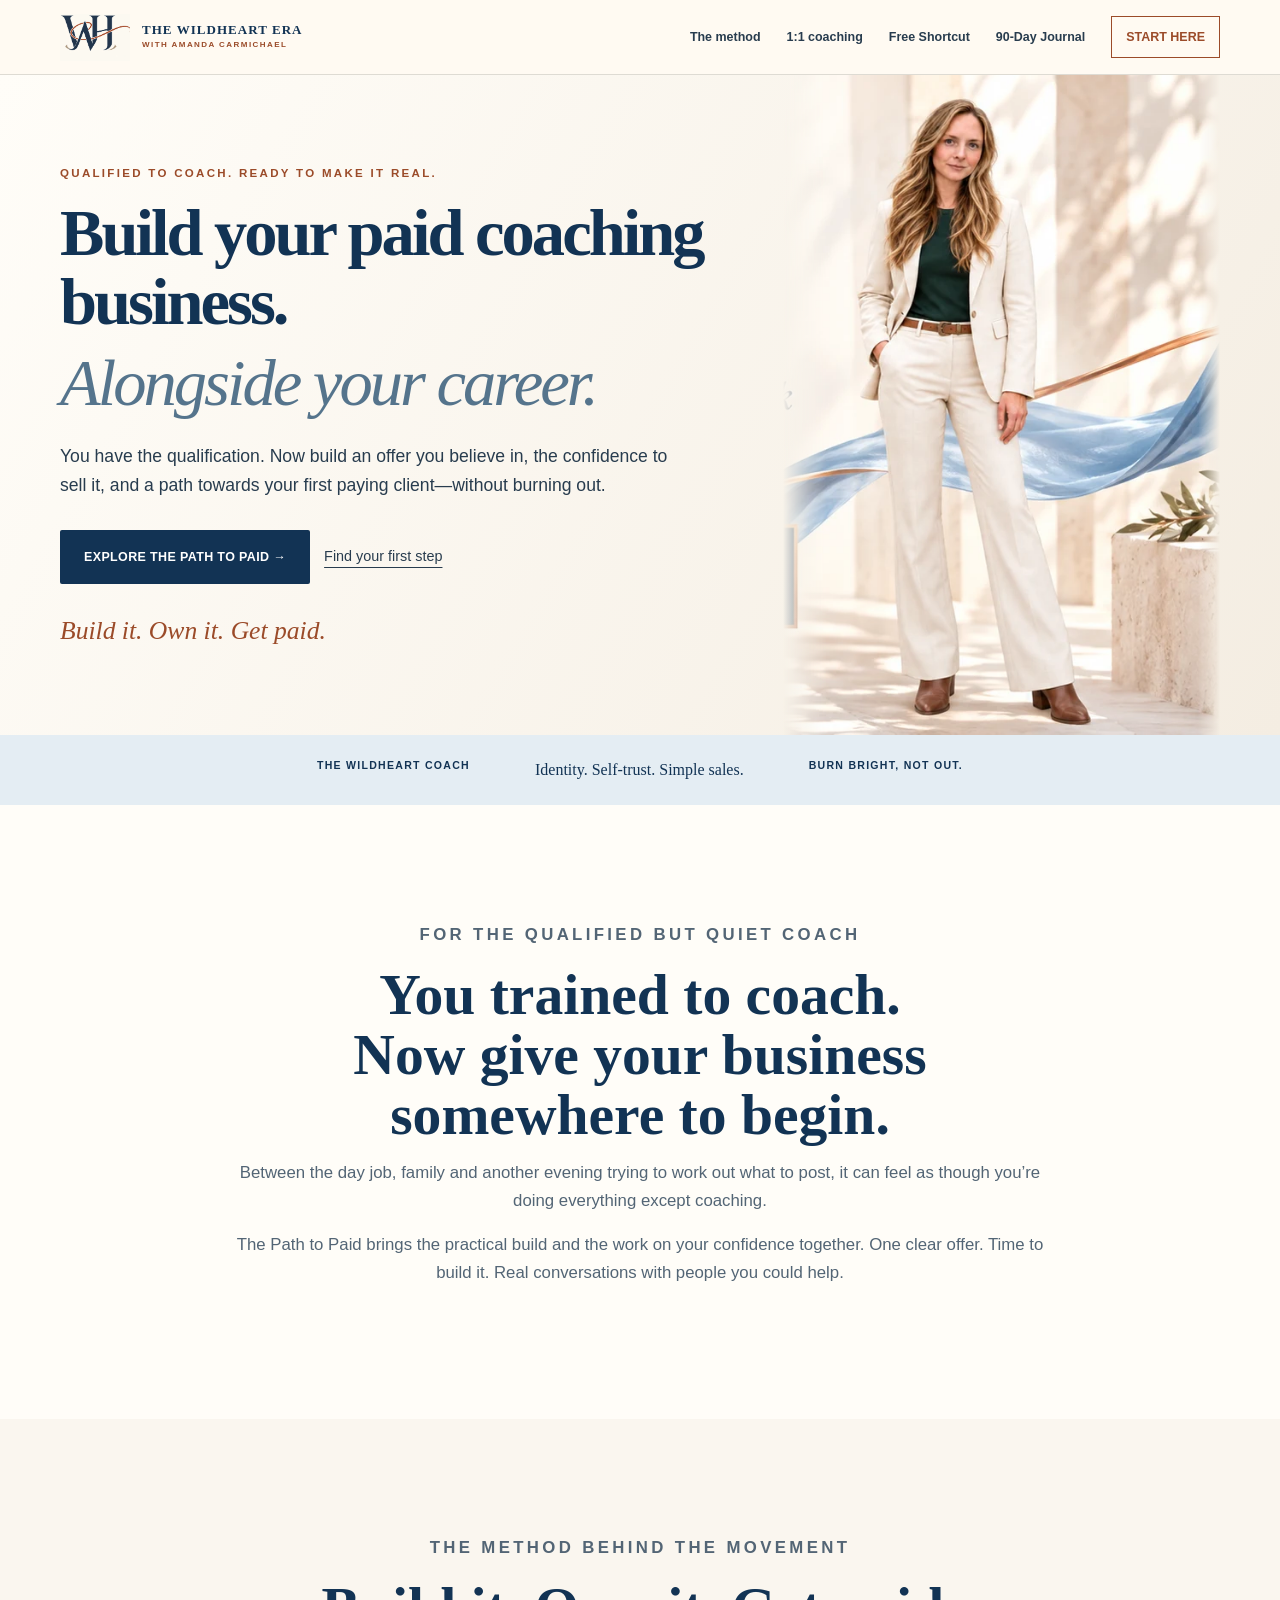
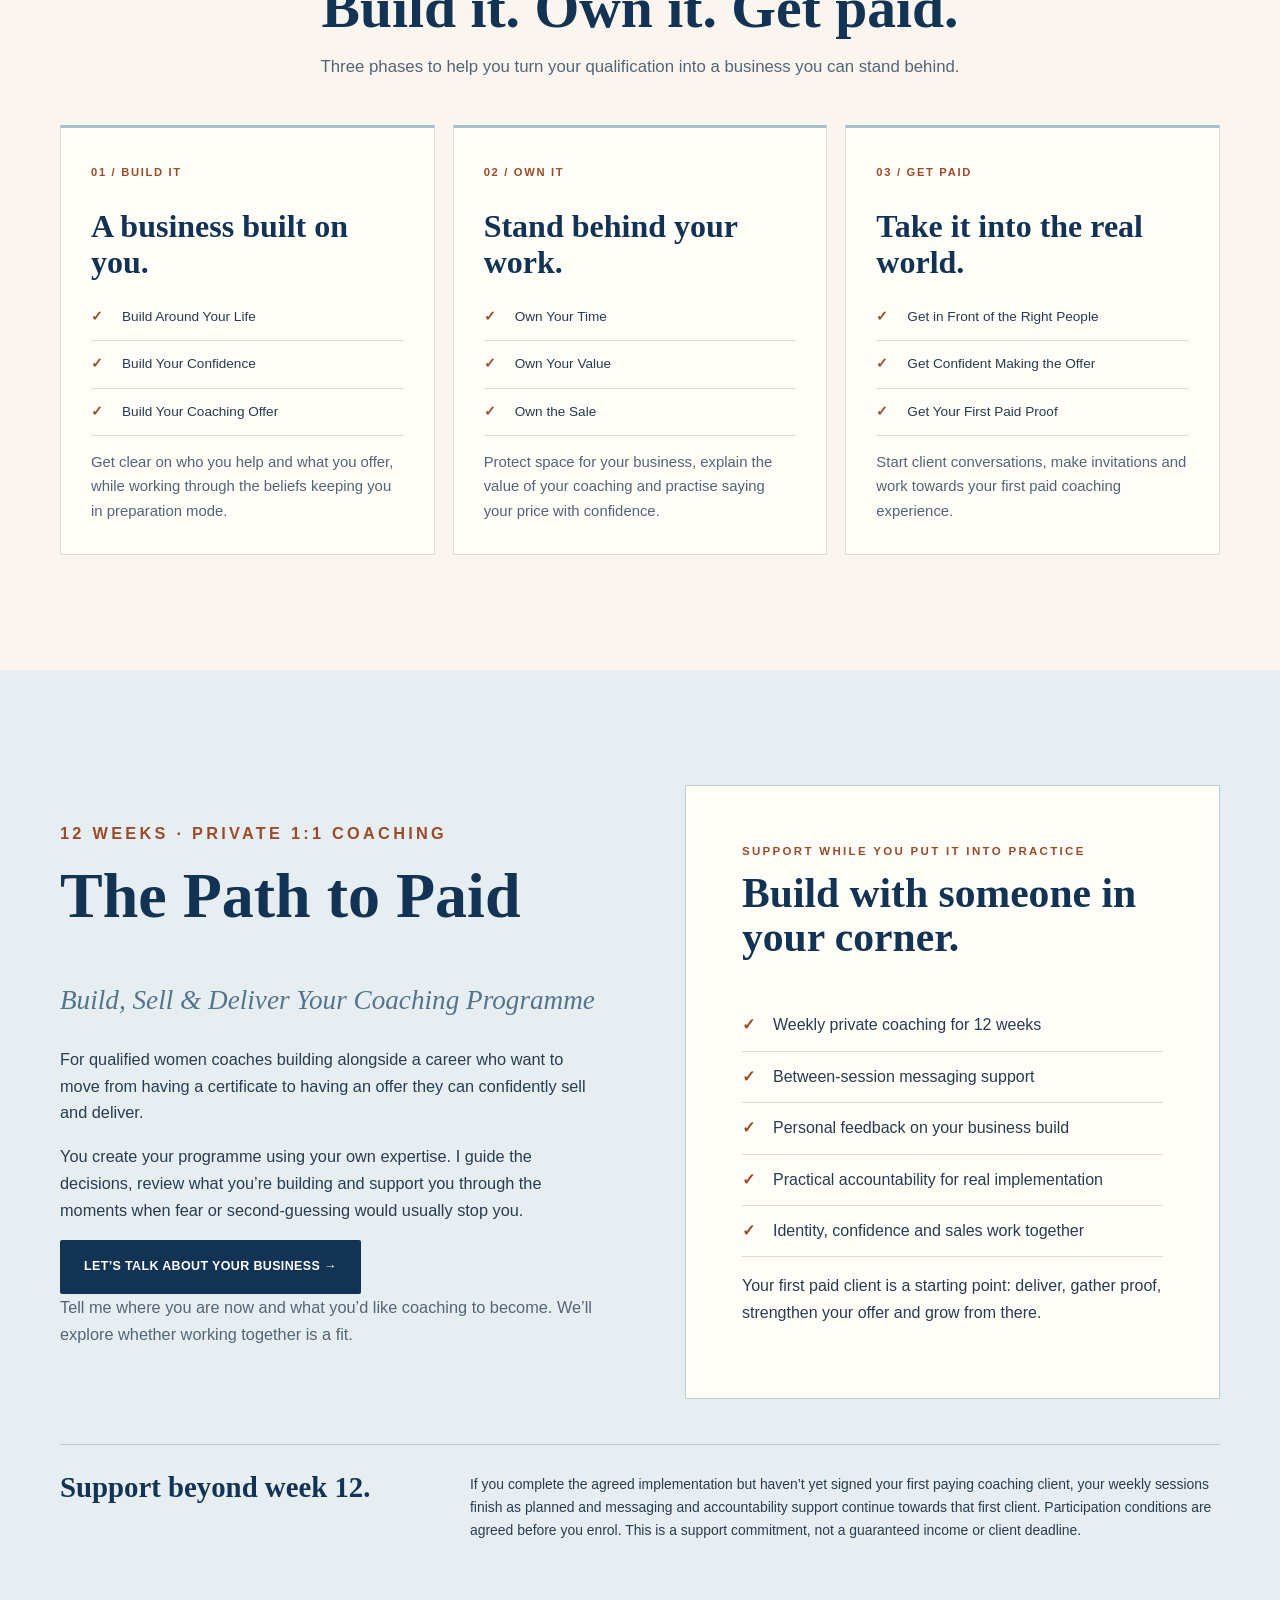
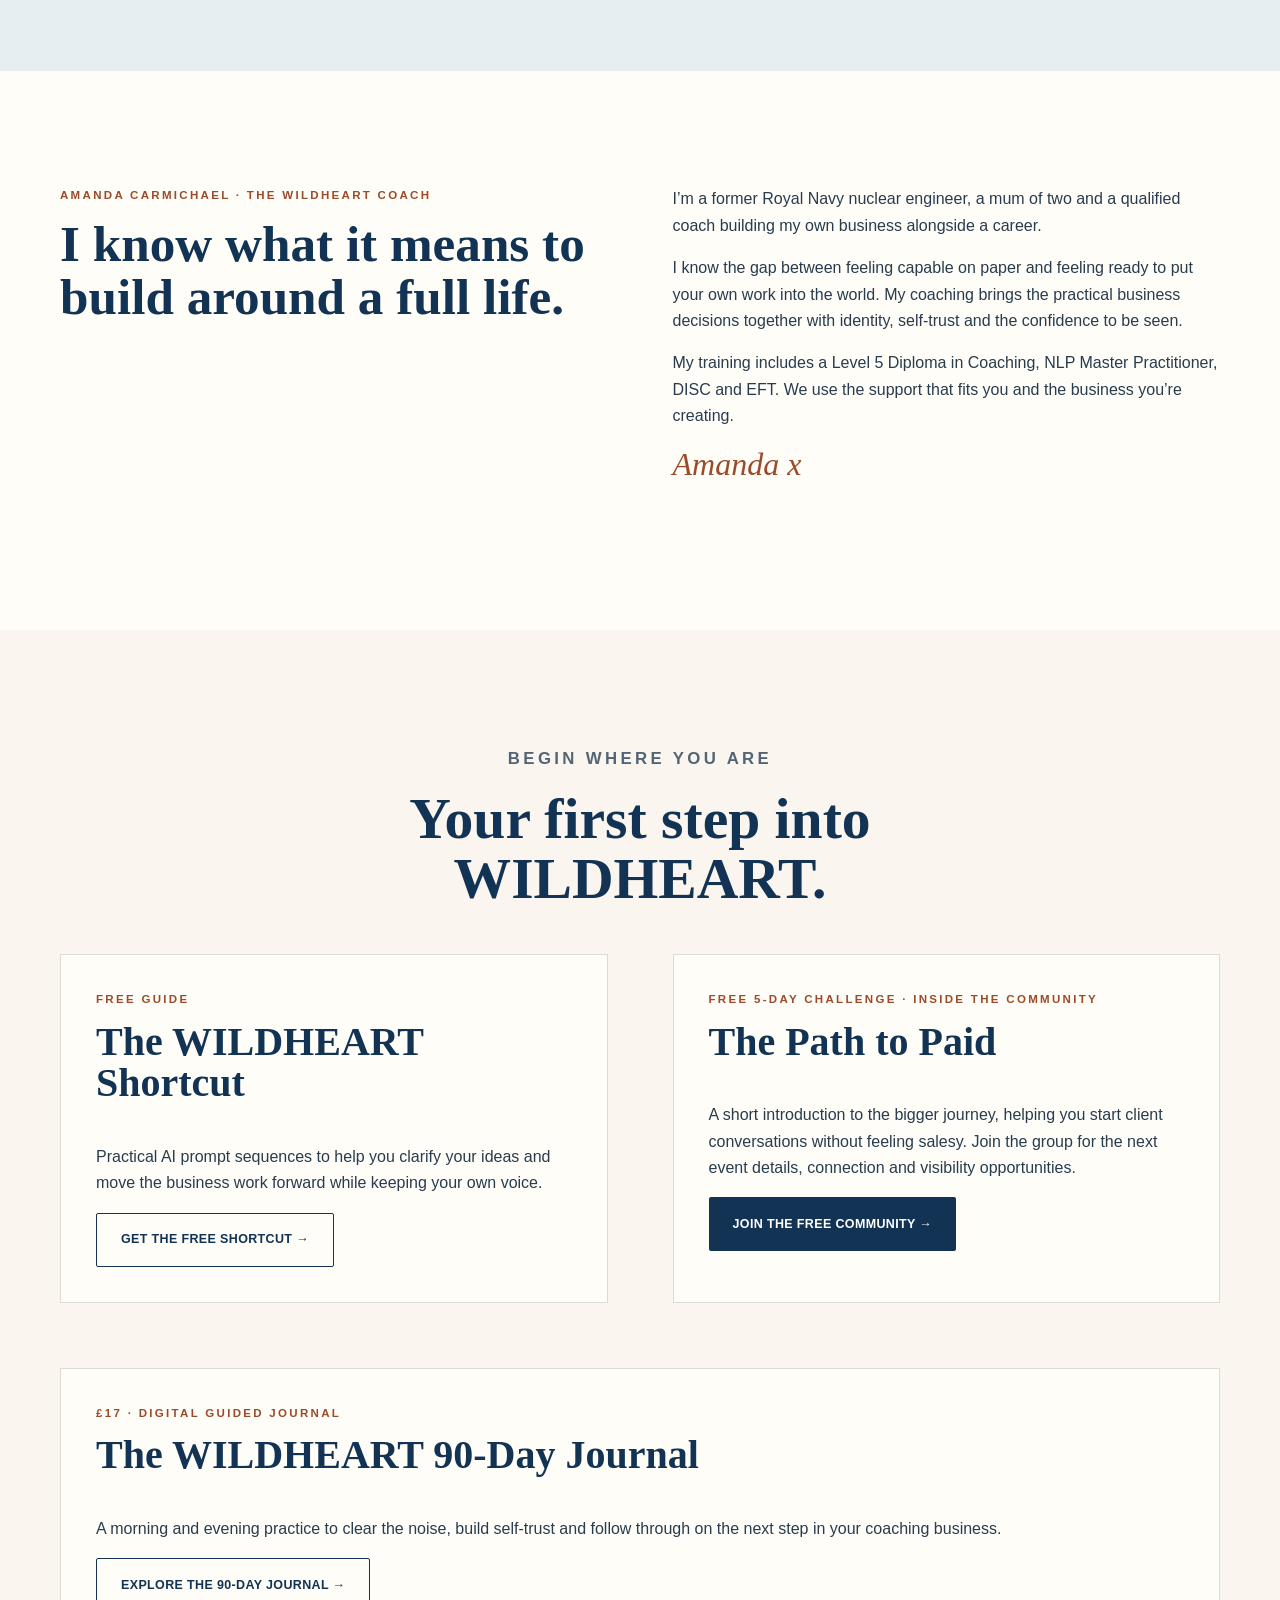
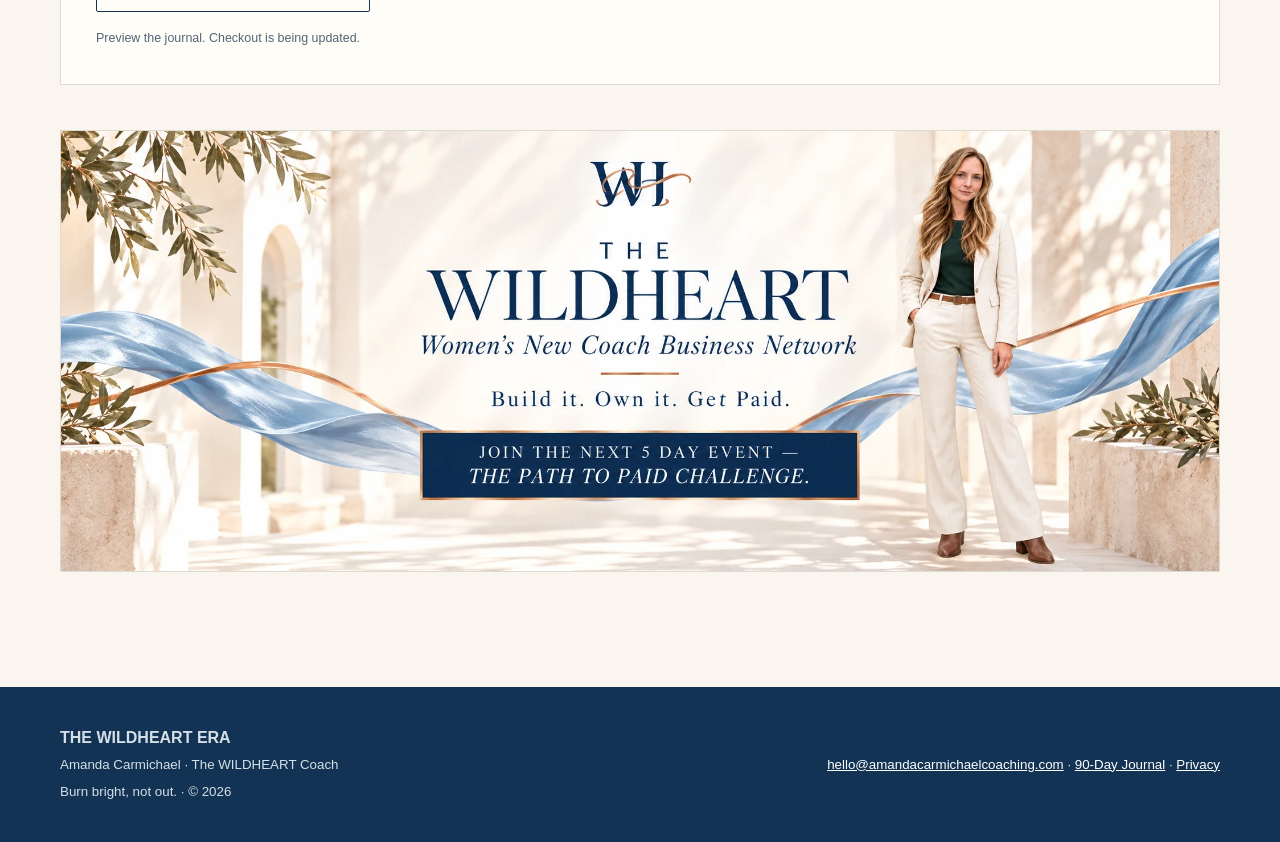
==== commit 1b57ef8a: "Restore journal discovery and constrain header logo [skip ci]" ====
--- a/index.html
+++ b/index.html
@@ -1,5 +1,5 @@
-<!doctype html><html lang="en-GB"><head><meta charset="utf-8"><meta name="viewport" content="width=device-width,initial-scale=1"><meta name="description" content="Build your paid coaching business alongside your career. The Path to Paid with Amanda Carmichael: Build it. Own it. Get paid."><title>The Path to Paid | Amanda Carmichael · The WILDHEART Coach</title><link rel="stylesheet" href="/assets/site.css"></head><body>
-<header class="site-header"><nav class="nav wrap" aria-label="Main navigation"><a class="brand" href="/"><span class="logo-window"><img src="/assets/wildheart-logo.webp" alt="WILDHEART WH logo" width="1254" height="1254"></span><span class="brand-copy"><strong>THE WILDHEART ERA</strong><small>With Amanda Carmichael</small></span></a><div class="nav-links"><a href="#method">The method</a><a href="#programme">1:1 coaching</a><a href="/shortcut/">Free Shortcut</a><a class="nav-cta" href="#start">START HERE</a></div></nav></header>
+<!doctype html><html lang="en-GB"><head><meta charset="utf-8"><meta name="viewport" content="width=device-width,initial-scale=1"><meta name="description" content="Build your paid coaching business alongside your career. The Path to Paid with Amanda Carmichael: Build it. Own it. Get paid."><title>The Path to Paid | Amanda Carmichael · The WILDHEART Coach</title><link rel="stylesheet" href="/assets/site.css?v=20260924-journal"></head><body>
+<header class="site-header"><nav class="nav wrap" aria-label="Main navigation"><a class="brand" href="/"><span class="logo-window" style="display:block;width:70px;height:47px;overflow:hidden;position:relative;flex:none"><img src="/assets/wildheart-logo.webp" alt="WILDHEART WH logo" width="94" height="94" style="width:94px;height:94px;max-width:none"></span><span class="brand-copy"><strong>THE WILDHEART ERA</strong><small>With Amanda Carmichael</small></span></a><div class="nav-links"><a href="#method">The method</a><a href="#programme">1:1 coaching</a><a href="/shortcut/">Free Shortcut</a><a href="/journal/">90-Day Journal</a><a class="nav-cta" href="#start">START HERE</a></div></nav></header>
 <main><section class="home-hero"><div class="wrap home-hero-grid"><div class="hero-copy"><p class="eyebrow">Qualified to coach. Ready to make it real.</p><h1>Build your paid coaching business.<em>Alongside your career.</em></h1><p class="lead">You have the qualification. Now build an offer you believe in, the confidence to sell it, and a path towards your first paying client—without burning out.</p><div class="actions"><a class="button" href="#programme">EXPLORE THE PATH TO PAID →</a><a class="text-link" href="#start">Find your first step</a></div><p class="hero-signature">Build it. Own it. Get paid.</p></div><div class="amanda-frame" role="img" aria-label="Amanda Carmichael in a cream suit in the sunlit WILDHEART setting"></div></div></section>
 <div class="brand-strip">THE WILDHEART COACH <span>Identity. Self-trust. Simple sales.</span> BURN BRIGHT, NOT OUT.</div>
 <section class="section alt"><div class="wrap section-heading"><p class="eyebrow">For the qualified but quiet coach</p><h2>You trained to coach.<br>Now give your business somewhere to begin.</h2><p>Between the day job, family and another evening trying to work out what to post, it can feel as though you’re doing everything except coaching.</p><p>The Path to Paid brings the practical build and the work on your confidence together. One clear offer. Time to build it. Real conversations with people you could help.</p></div></section>
@@ -9,5 +9,5 @@
 <article class="card"><span class="number">03 / GET PAID</span><h3>Take it into the real world.</h3><ul class="feature-list"><li>Get in Front of the Right People</li><li>Get Confident Making the Offer</li><li>Get Your First Paid Proof</li></ul><p>Start client conversations, make invitations and work towards your first paid coaching experience.</p></article></div></div></section>
 <section class="section programme-section" id="programme"><div class="wrap split"><div class="copy"><p class="eyebrow">12 weeks · Private 1:1 coaching</p><h2>The Path to Paid</h2><p class="programme-subtitle">Build, Sell &amp; Deliver Your Coaching Programme</p><p>For qualified women coaches building alongside a career who want to move from having a certificate to having an offer they can confidently sell and deliver.</p><p>You create your programme using your own expertise. I guide the decisions, review what you’re building and support you through the moments when fear or second-guessing would usually stop you.</p><a class="button" href="mailto:hello@amandacarmichaelcoaching.com?subject=The%20Path%20to%20Paid%20enquiry">LET’S TALK ABOUT YOUR BUSINESS →</a><p class="micro">Tell me where you are now and what you’d like coaching to become. We’ll explore whether working together is a fit.</p></div><aside class="offer-box"><p class="eyebrow">Support while you put it into practice</p><h3>Build with someone in your corner.</h3><ul class="feature-list"><li>Weekly private coaching for 12 weeks</li><li>Between-session messaging support</li><li>Personal feedback on your business build</li><li>Practical accountability for real implementation</li><li>Identity, confidence and sales work together</li></ul><p>Your first paid client is a starting point: deliver, gather proof, strengthen your offer and grow from there.</p></aside></div><div class="wrap support-promise"><h3>Support beyond week 12.</h3><p>If you complete the agreed implementation but haven’t yet signed your first paying coaching client, your weekly sessions finish as planned and messaging and accountability support continue towards that first client. Participation conditions are agreed before you enrol. This is a support commitment, not a guaranteed income or client deadline.</p></div></section>
 <section class="section alt" id="about"><div class="wrap about-grid"><div><p class="eyebrow">Amanda Carmichael · The WILDHEART Coach</p><h2>I know what it means to build around a full life.</h2></div><div><p>I’m a former Royal Navy nuclear engineer, a mum of two and a qualified coach building my own business alongside a career.</p><p>I know the gap between feeling capable on paper and feeling ready to put your own work into the world. My coaching brings the practical business decisions together with identity, self-trust and the confidence to be seen.</p><p>My training includes a Level 5 Diploma in Coaching, NLP Master Practitioner, DISC and EFT. We use the support that fits you and the business you’re creating.</p><p class="signature">Amanda x</p></div></div></section>
-<section class="section" id="start"><div class="wrap"><div class="section-heading"><p class="eyebrow">Begin where you are</p><h2>Your first step into WILDHEART.</h2></div><div class="start-grid"><article class="start-card"><p class="eyebrow">Free guide</p><h3>The WILDHEART Shortcut</h3><p>Practical AI prompt sequences to help you clarify your ideas and move the business work forward while keeping your own voice.</p><a class="button secondary" href="/shortcut/">GET THE FREE SHORTCUT →</a></article><article class="start-card"><p class="eyebrow">Free 5-day challenge · Inside the community</p><h3>The Path to Paid</h3><p>A short introduction to the bigger journey, helping you start client conversations without feeling salesy. Join the group for the next event details, connection and visibility opportunities.</p><a class="button" href="https://www.facebook.com/groups/thewildheartera" target="_blank" rel="noopener">JOIN THE FREE COMMUNITY →</a></article></div><img class="community-banner" src="/assets/wildheart-community.webp" alt="The WILDHEART Women’s New Coach Business Network. Build it. Own it. Get paid." width="2034" height="773" loading="lazy"></div></section></main>
-<footer class="site-footer"><div class="footer-grid wrap"><div><strong>THE WILDHEART ERA</strong><br><small>Amanda Carmichael · The WILDHEART Coach<br>Burn bright, not out. · © 2026</small></div><small><a href="mailto:hello@amandacarmichaelcoaching.com">hello@amandacarmichaelcoaching.com</a> · <a href="/privacy/">Privacy</a></small></div></footer></body></html>
+<section class="section" id="start"><div class="wrap"><div class="section-heading"><p class="eyebrow">Begin where you are</p><h2>Your first step into WILDHEART.</h2></div><div class="start-grid"><article class="start-card"><p class="eyebrow">Free guide</p><h3>The WILDHEART Shortcut</h3><p>Practical AI prompt sequences to help you clarify your ideas and move the business work forward while keeping your own voice.</p><a class="button secondary" href="/shortcut/">GET THE FREE SHORTCUT →</a></article><article class="start-card"><p class="eyebrow">Free 5-day challenge · Inside the community</p><h3>The Path to Paid</h3><p>A short introduction to the bigger journey, helping you start client conversations without feeling salesy. Join the group for the next event details, connection and visibility opportunities.</p><a class="button" href="https://www.facebook.com/groups/thewildheartera" target="_blank" rel="noopener">JOIN THE FREE COMMUNITY →</a></article><article class="start-card journal-card"><p class="eyebrow">£17 · Digital guided journal</p><h3>The WILDHEART 90-Day Journal</h3><p>A morning and evening practice to clear the noise, build self-trust and follow through on the next step in your coaching business.</p><a class="button secondary" href="/journal/">EXPLORE THE 90-DAY JOURNAL →</a><p class="micro">Preview the journal. Checkout is being updated.</p></article></div><img class="community-banner" src="/assets/wildheart-community.webp" alt="The WILDHEART Women’s New Coach Business Network. Build it. Own it. Get paid." width="2034" height="773" loading="lazy"></div></section></main>
+<footer class="site-footer"><div class="footer-grid wrap"><div><strong>THE WILDHEART ERA</strong><br><small>Amanda Carmichael · The WILDHEART Coach<br>Burn bright, not out. · © 2026</small></div><small><a href="mailto:hello@amandacarmichaelcoaching.com">hello@amandacarmichaelcoaching.com</a> · <a href="/journal/">90-Day Journal</a> · <a href="/privacy/">Privacy</a></small></div></footer></body></html>
--- a/assets/site.css
+++ b/assets/site.css
@@ -22,3 +22,7 @@
 @media(max-width:850px){.home-hero-grid{grid-template-columns:1fr .6fr;gap:0}.amanda-frame{height:610px;background-position:82% center}.hero-copy{padding:45px 0}.home-hero h1{font-size:3rem}.brand-strip{gap:20px}.about-grid,.start-grid{gap:25px}.support-promise{grid-template-columns:1fr}}
 @media(max-width:560px){.home-hero-grid{display:flex;flex-direction:column}.hero-copy{padding:42px 0 15px}.home-hero h1{font-size:2.9rem}.amanda-frame{width:100%;height:400px;background-position:83% center}.brand-strip{display:block;text-align:center;line-height:2}.brand-strip span{display:block}.about-grid,.start-grid{grid-template-columns:1fr}.logo-window{width:55px}.brand-copy strong{font-size:11px}.nav{gap:8px}.start-card{padding:25px}.footer-grid a{overflow-wrap:anywhere}.home-hero .actions{display:flex}.hero-signature{margin-top:24px}.support-promise{gap:4px}}
 .amanda-frame{background-position:91% center}@media(max-width:850px){.amanda-frame{background-position:90% center}}@media(max-width:560px){.amanda-frame{width:270px;height:460px;background-position:91% center}}
+
+/* Keep journal navigation accessible and the cover proportionate on small screens. */
+.journal-card{grid-column:1/-1}.journal-card .micro{margin:16px 0 0}.journal-hero .cover-frame{max-width:350px;margin:auto}.journal-header .nav{flex-wrap:wrap;padding-top:12px;padding-bottom:12px}.journal-header .nav-cta{font-size:.65rem;max-width:160px;text-align:center}
+@media(max-width:560px){.journal-hero .split .visual{grid-row:auto}.journal-hero .cover-frame{max-width:240px}.journal-hero h1{font-size:2.7rem!important}.journal-header .nav-links{gap:12px}.journal-header .nav-cta{max-width:120px}}
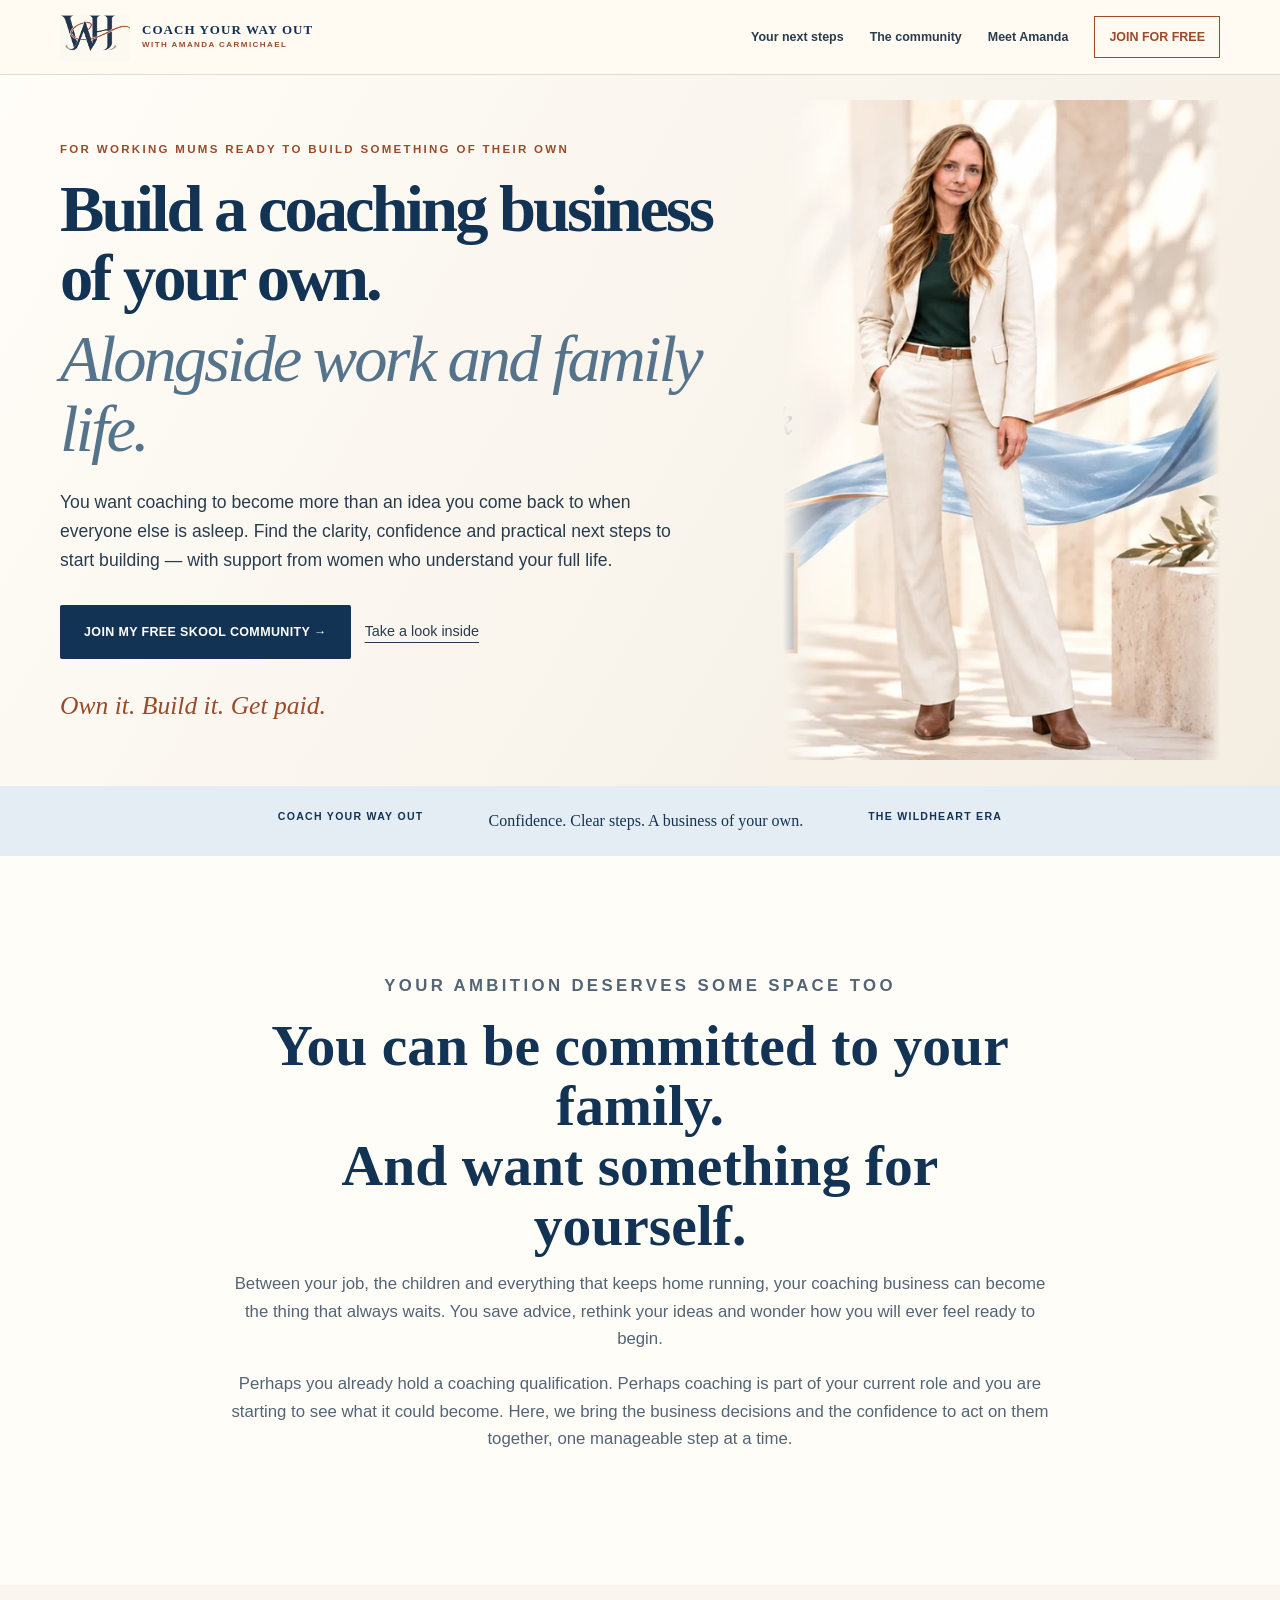
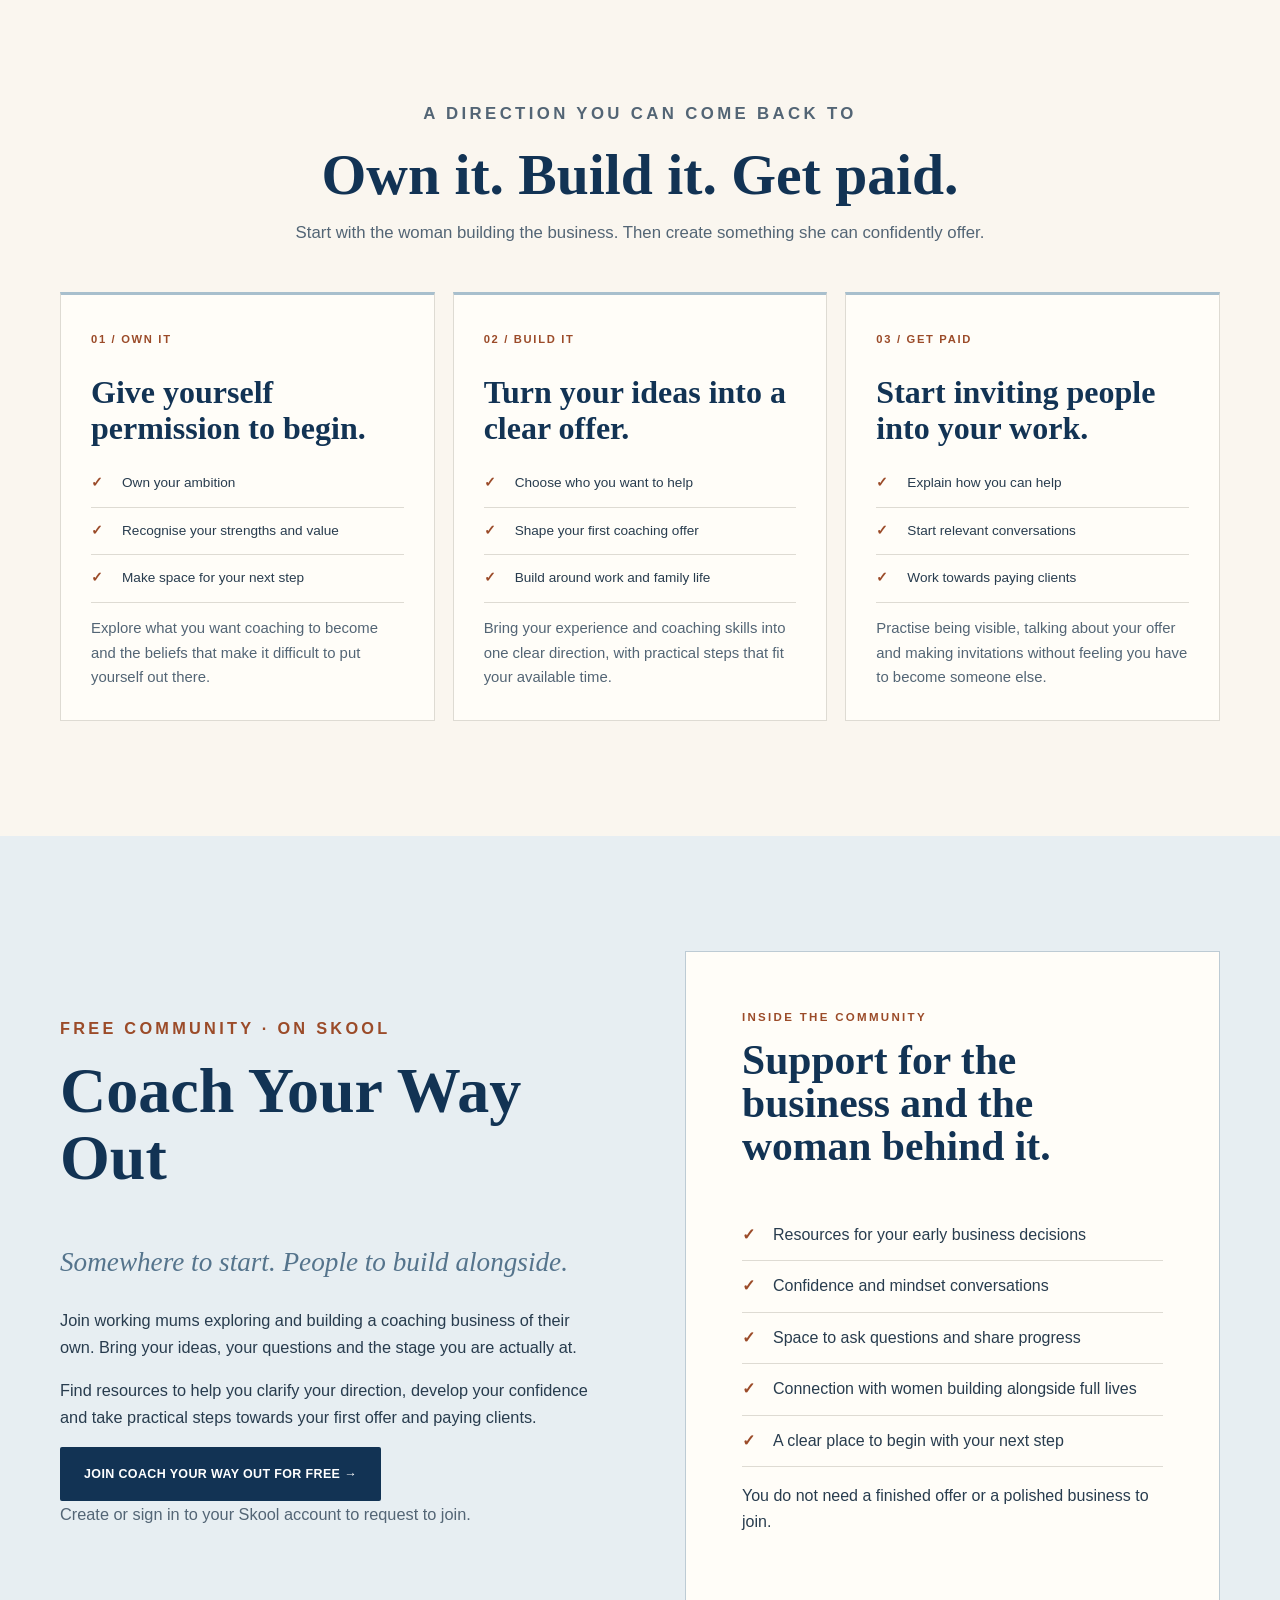
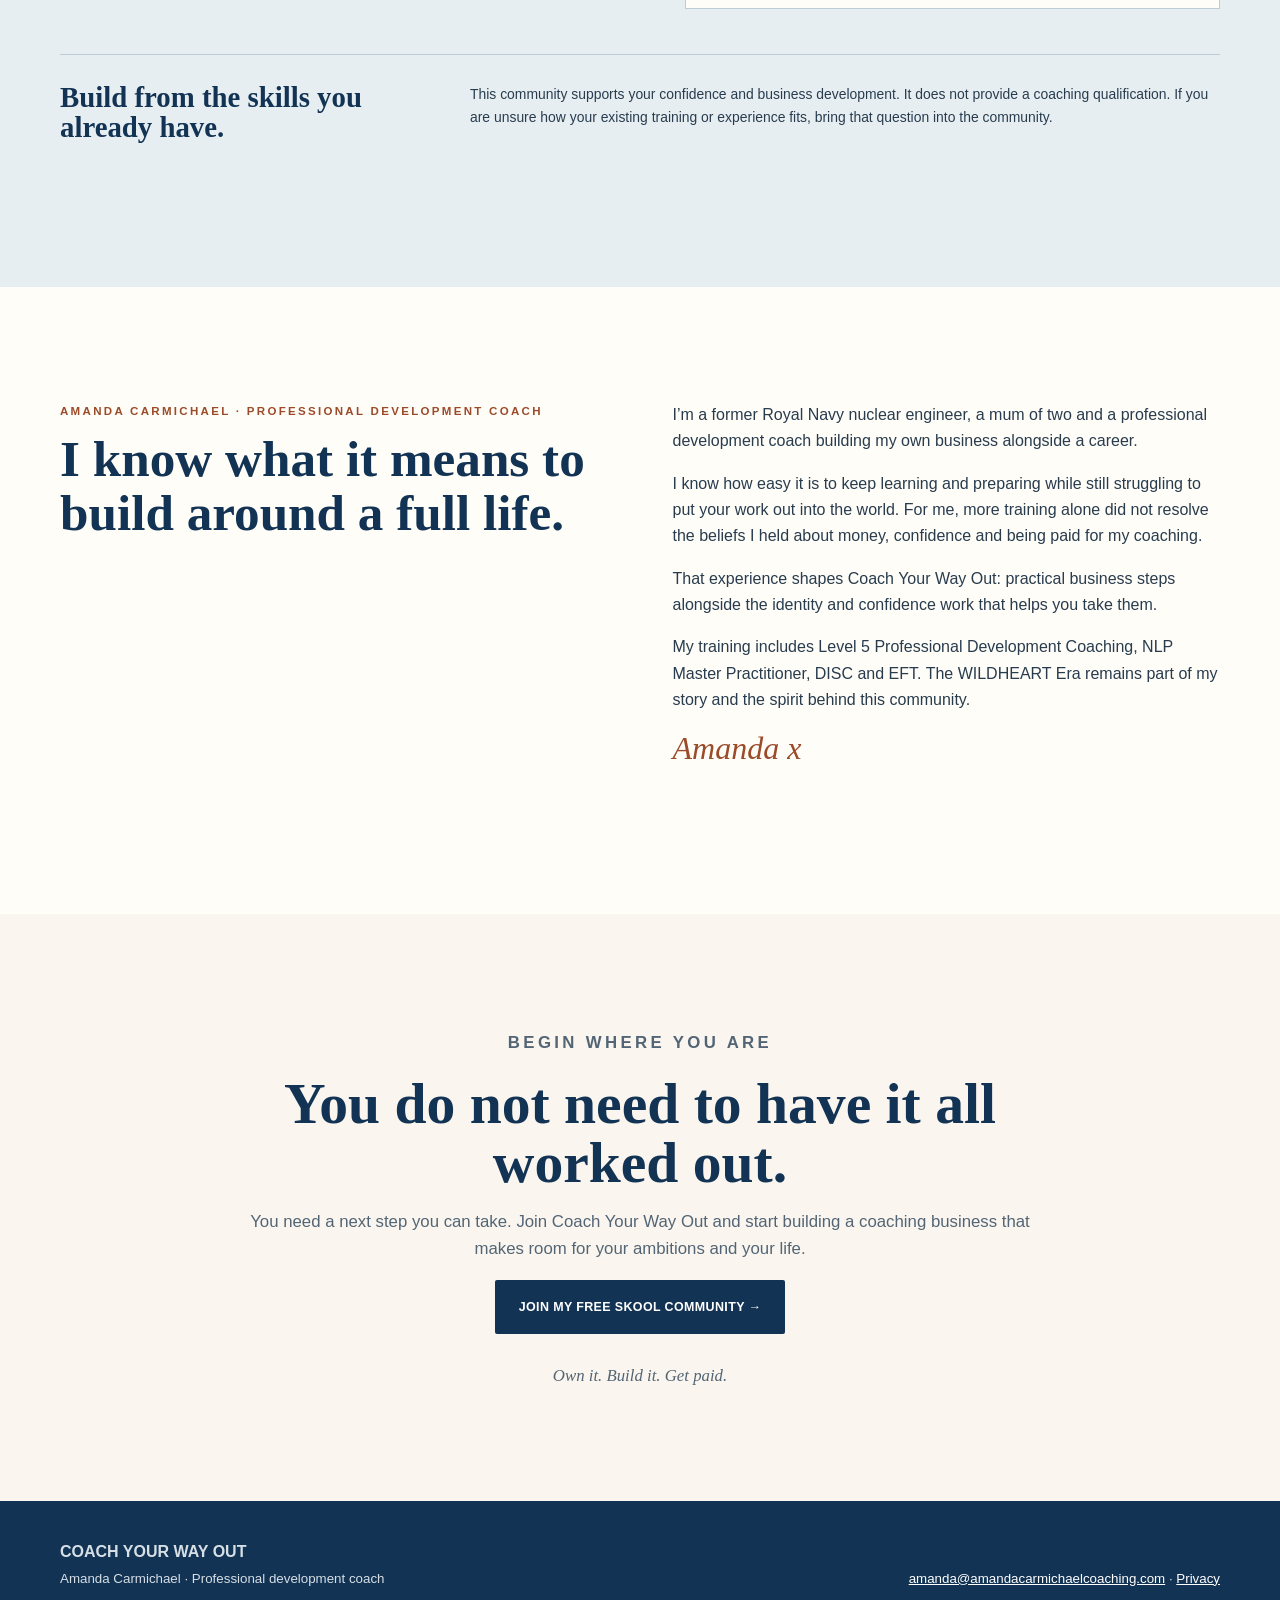
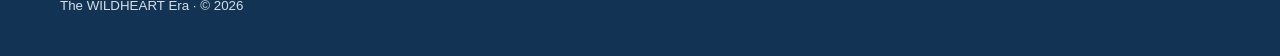
==== commit 39ff28e8: "Focus Coach Your Way Out homepage on working mums and free Skool community" ====
--- a/index.html
+++ b/index.html
@@ -1,13 +1,14 @@
-<!doctype html><html lang="en-GB"><head><meta charset="utf-8"><meta name="viewport" content="width=device-width,initial-scale=1"><meta name="description" content="Build your paid coaching business alongside your career. The Path to Paid with Amanda Carmichael: Build it. Own it. Get paid."><title>The Path to Paid | Amanda Carmichael · The WILDHEART Coach</title><link rel="stylesheet" href="/assets/site.css?v=20260924-journal"></head><body>
-<header class="site-header"><nav class="nav wrap" aria-label="Main navigation"><a class="brand" href="/"><span class="logo-window" style="display:block;width:70px;height:47px;overflow:hidden;position:relative;flex:none"><img src="/assets/wildheart-logo.webp" alt="WILDHEART WH logo" width="94" height="94" style="width:94px;height:94px;max-width:none"></span><span class="brand-copy"><strong>THE WILDHEART ERA</strong><small>With Amanda Carmichael</small></span></a><div class="nav-links"><a href="#method">The method</a><a href="#programme">1:1 coaching</a><a href="/shortcut/">Free Shortcut</a><a href="/journal/">90-Day Journal</a><a class="nav-cta" href="#start">START HERE</a></div></nav></header>
-<main><section class="home-hero"><div class="wrap home-hero-grid"><div class="hero-copy"><p class="eyebrow">Qualified to coach. Ready to make it real.</p><h1>Build your paid coaching business.<em>Alongside your career.</em></h1><p class="lead">You have the qualification. Now build an offer you believe in, the confidence to sell it, and a path towards your first paying client—without burning out.</p><div class="actions"><a class="button" href="#programme">EXPLORE THE PATH TO PAID →</a><a class="text-link" href="#start">Find your first step</a></div><p class="hero-signature">Build it. Own it. Get paid.</p></div><div class="amanda-frame" role="img" aria-label="Amanda Carmichael in a cream suit in the sunlit WILDHEART setting"></div></div></section>
-<div class="brand-strip">THE WILDHEART COACH <span>Identity. Self-trust. Simple sales.</span> BURN BRIGHT, NOT OUT.</div>
-<section class="section alt"><div class="wrap section-heading"><p class="eyebrow">For the qualified but quiet coach</p><h2>You trained to coach.<br>Now give your business somewhere to begin.</h2><p>Between the day job, family and another evening trying to work out what to post, it can feel as though you’re doing everything except coaching.</p><p>The Path to Paid brings the practical build and the work on your confidence together. One clear offer. Time to build it. Real conversations with people you could help.</p></div></section>
-<section class="section method-section" id="method"><div class="wrap"><div class="section-heading"><p class="eyebrow">The method behind the movement</p><h2>Build it. Own it. Get paid.</h2><p>Three phases to help you turn your qualification into a business you can stand behind.</p></div><div class="cards">
-<article class="card"><span class="number">01 / BUILD IT</span><h3>A business built on you.</h3><ul class="feature-list"><li>Build Around Your Life</li><li>Build Your Confidence</li><li>Build Your Coaching Offer</li></ul><p>Get clear on who you help and what you offer, while working through the beliefs keeping you in preparation mode.</p></article>
-<article class="card"><span class="number">02 / OWN IT</span><h3>Stand behind your work.</h3><ul class="feature-list"><li>Own Your Time</li><li>Own Your Value</li><li>Own the Sale</li></ul><p>Protect space for your business, explain the value of your coaching and practise saying your price with confidence.</p></article>
-<article class="card"><span class="number">03 / GET PAID</span><h3>Take it into the real world.</h3><ul class="feature-list"><li>Get in Front of the Right People</li><li>Get Confident Making the Offer</li><li>Get Your First Paid Proof</li></ul><p>Start client conversations, make invitations and work towards your first paid coaching experience.</p></article></div></div></section>
-<section class="section programme-section" id="programme"><div class="wrap split"><div class="copy"><p class="eyebrow">12 weeks · Private 1:1 coaching</p><h2>The Path to Paid</h2><p class="programme-subtitle">Build, Sell &amp; Deliver Your Coaching Programme</p><p>For qualified women coaches building alongside a career who want to move from having a certificate to having an offer they can confidently sell and deliver.</p><p>You create your programme using your own expertise. I guide the decisions, review what you’re building and support you through the moments when fear or second-guessing would usually stop you.</p><a class="button" href="mailto:hello@amandacarmichaelcoaching.com?subject=The%20Path%20to%20Paid%20enquiry">LET’S TALK ABOUT YOUR BUSINESS →</a><p class="micro">Tell me where you are now and what you’d like coaching to become. We’ll explore whether working together is a fit.</p></div><aside class="offer-box"><p class="eyebrow">Support while you put it into practice</p><h3>Build with someone in your corner.</h3><ul class="feature-list"><li>Weekly private coaching for 12 weeks</li><li>Between-session messaging support</li><li>Personal feedback on your business build</li><li>Practical accountability for real implementation</li><li>Identity, confidence and sales work together</li></ul><p>Your first paid client is a starting point: deliver, gather proof, strengthen your offer and grow from there.</p></aside></div><div class="wrap support-promise"><h3>Support beyond week 12.</h3><p>If you complete the agreed implementation but haven’t yet signed your first paying coaching client, your weekly sessions finish as planned and messaging and accountability support continue towards that first client. Participation conditions are agreed before you enrol. This is a support commitment, not a guaranteed income or client deadline.</p></div></section>
-<section class="section alt" id="about"><div class="wrap about-grid"><div><p class="eyebrow">Amanda Carmichael · The WILDHEART Coach</p><h2>I know what it means to build around a full life.</h2></div><div><p>I’m a former Royal Navy nuclear engineer, a mum of two and a qualified coach building my own business alongside a career.</p><p>I know the gap between feeling capable on paper and feeling ready to put your own work into the world. My coaching brings the practical business decisions together with identity, self-trust and the confidence to be seen.</p><p>My training includes a Level 5 Diploma in Coaching, NLP Master Practitioner, DISC and EFT. We use the support that fits you and the business you’re creating.</p><p class="signature">Amanda x</p></div></div></section>
-<section class="section" id="start"><div class="wrap"><div class="section-heading"><p class="eyebrow">Begin where you are</p><h2>Your first step into WILDHEART.</h2></div><div class="start-grid"><article class="start-card"><p class="eyebrow">Free guide</p><h3>The WILDHEART Shortcut</h3><p>Practical AI prompt sequences to help you clarify your ideas and move the business work forward while keeping your own voice.</p><a class="button secondary" href="/shortcut/">GET THE FREE SHORTCUT →</a></article><article class="start-card"><p class="eyebrow">Free 5-day challenge · Inside the community</p><h3>The Path to Paid</h3><p>A short introduction to the bigger journey, helping you start client conversations without feeling salesy. Join the group for the next event details, connection and visibility opportunities.</p><a class="button" href="https://www.facebook.com/groups/thewildheartera" target="_blank" rel="noopener">JOIN THE FREE COMMUNITY →</a></article><article class="start-card journal-card"><p class="eyebrow">£17 · Digital guided journal</p><h3>The WILDHEART 90-Day Journal</h3><p>A morning and evening practice to clear the noise, build self-trust and follow through on the next step in your coaching business.</p><a class="button secondary" href="/journal/">EXPLORE THE 90-DAY JOURNAL →</a><p class="micro">Preview the journal. Checkout is being updated.</p></article></div><img class="community-banner" src="/assets/wildheart-community.webp" alt="The WILDHEART Women’s New Coach Business Network. Build it. Own it. Get paid." width="2034" height="773" loading="lazy"></div></section></main>
-<footer class="site-footer"><div class="footer-grid wrap"><div><strong>THE WILDHEART ERA</strong><br><small>Amanda Carmichael · The WILDHEART Coach<br>Burn bright, not out. · © 2026</small></div><small><a href="mailto:hello@amandacarmichaelcoaching.com">hello@amandacarmichaelcoaching.com</a> · <a href="/journal/">90-Day Journal</a> · <a href="/privacy/">Privacy</a></small></div></footer></body></html>
+<!doctype html>
+<html lang="en-GB"><head><meta charset="utf-8"><meta name="viewport" content="width=device-width,initial-scale=1"><title>Coach Your Way Out | Amanda Carmichael</title><meta name="description" content="Helping working mums build a coaching business alongside their job. Join Amanda Carmichael’s free Coach Your Way Out community. Own it. Build it. Get paid."><link rel="canonical" href="https://amandacarmichaelcoaching.com/"><link rel="stylesheet" href="/assets/site.css?v=20260924-journal"></head><body>
+<header class="site-header"><nav class="nav wrap" aria-label="Main navigation"><a class="brand" href="/"><span class="logo-window" style="display:block;width:70px;height:47px;overflow:hidden;position:relative;flex:none"><img src="/assets/wildheart-logo.webp" alt="WILDHEART logo" width="94" height="94" style="width:94px;height:94px;max-width:none"></span><span class="brand-copy"><strong>COACH YOUR WAY OUT</strong><small>With Amanda Carmichael</small></span></a><div class="nav-links"><a href="#method">Your next steps</a><a href="#community">The community</a><a href="#about">Meet Amanda</a><a class="nav-cta" href="https://www.skool.com/coach-your-way-out-1165/about">JOIN FOR FREE</a></div></nav></header>
+<main><section class="home-hero"><div class="wrap home-hero-grid"><div class="hero-copy"><p class="eyebrow">For working mums ready to build something of their own</p><h1>Build a coaching business of your own.<em>Alongside work and family life.</em></h1><p class="lead">You want coaching to become more than an idea you come back to when everyone else is asleep. Find the clarity, confidence and practical next steps to start building — with support from women who understand your full life.</p><div class="actions"><a class="button" href="https://www.skool.com/coach-your-way-out-1165/about">JOIN MY FREE SKOOL COMMUNITY →</a><a class="text-link" href="#community">Take a look inside</a></div><p class="hero-signature">Own it. Build it. Get paid.</p></div><div class="amanda-frame" role="img" aria-label="Amanda Carmichael, founder of Coach Your Way Out"></div></div></section>
+<div class="brand-strip">COACH YOUR WAY OUT <span>Confidence. Clear steps. A business of your own.</span> THE WILDHEART ERA</div>
+<section class="section alt"><div class="wrap section-heading"><p class="eyebrow">Your ambition deserves some space too</p><h2>You can be committed to your family.<br>And want something for yourself.</h2><p>Between your job, the children and everything that keeps home running, your coaching business can become the thing that always waits. You save advice, rethink your ideas and wonder how you will ever feel ready to begin.</p><p>Perhaps you already hold a coaching qualification. Perhaps coaching is part of your current role and you are starting to see what it could become. Here, we bring the business decisions and the confidence to act on them together, one manageable step at a time.</p></div></section>
+<section class="section method-section" id="method"><div class="wrap"><div class="section-heading"><p class="eyebrow">A direction you can come back to</p><h2>Own it. Build it. Get paid.</h2><p>Start with the woman building the business. Then create something she can confidently offer.</p></div><div class="cards">
+<article class="card"><span class="number">01 / OWN IT</span><h3>Give yourself permission to begin.</h3><ul class="feature-list"><li>Own your ambition</li><li>Recognise your strengths and value</li><li>Make space for your next step</li></ul><p>Explore what you want coaching to become and the beliefs that make it difficult to put yourself out there.</p></article>
+<article class="card"><span class="number">02 / BUILD IT</span><h3>Turn your ideas into a clear offer.</h3><ul class="feature-list"><li>Choose who you want to help</li><li>Shape your first coaching offer</li><li>Build around work and family life</li></ul><p>Bring your experience and coaching skills into one clear direction, with practical steps that fit your available time.</p></article>
+<article class="card"><span class="number">03 / GET PAID</span><h3>Start inviting people into your work.</h3><ul class="feature-list"><li>Explain how you can help</li><li>Start relevant conversations</li><li>Work towards paying clients</li></ul><p>Practise being visible, talking about your offer and making invitations without feeling you have to become someone else.</p></article></div></div></section>
+<section class="section programme-section" id="community"><div class="wrap split"><div class="copy"><p class="eyebrow">Free community · On Skool</p><h2>Coach Your Way Out</h2><p class="programme-subtitle">Somewhere to start. People to build alongside.</p><p>Join working mums exploring and building a coaching business of their own. Bring your ideas, your questions and the stage you are actually at.</p><p>Find resources to help you clarify your direction, develop your confidence and take practical steps towards your first offer and paying clients.</p><a class="button" href="https://www.skool.com/coach-your-way-out-1165/about">JOIN COACH YOUR WAY OUT FOR FREE →</a><p class="micro">Create or sign in to your Skool account to request to join.</p></div><aside class="offer-box"><p class="eyebrow">Inside the community</p><h3>Support for the business and the woman behind it.</h3><ul class="feature-list"><li>Resources for your early business decisions</li><li>Confidence and mindset conversations</li><li>Space to ask questions and share progress</li><li>Connection with women building alongside full lives</li><li>A clear place to begin with your next step</li></ul><p>You do not need a finished offer or a polished business to join.</p></aside></div><div class="wrap support-promise"><h3>Build from the skills you already have.</h3><p>This community supports your confidence and business development. It does not provide a coaching qualification. If you are unsure how your existing training or experience fits, bring that question into the community.</p></div></section>
+<section class="section alt" id="about"><div class="wrap about-grid"><div><p class="eyebrow">Amanda Carmichael · Professional development coach</p><h2>I know what it means to build around a full life.</h2></div><div><p>I’m a former Royal Navy nuclear engineer, a mum of two and a professional development coach building my own business alongside a career.</p><p>I know how easy it is to keep learning and preparing while still struggling to put your work out into the world. For me, more training alone did not resolve the beliefs I held about money, confidence and being paid for my coaching.</p><p>That experience shapes Coach Your Way Out: practical business steps alongside the identity and confidence work that helps you take them.</p><p>My training includes Level 5 Professional Development Coaching, NLP Master Practitioner, DISC and EFT. The WILDHEART Era remains part of my story and the spirit behind this community.</p><p class="signature">Amanda x</p></div></div></section>
+<section class="section" id="start"><div class="wrap"><div class="section-heading"><p class="eyebrow">Begin where you are</p><h2>You do not need to have it all worked out.</h2><p>You need a next step you can take. Join Coach Your Way Out and start building a coaching business that makes room for your ambitions and your life.</p><a class="button" href="https://www.skool.com/coach-your-way-out-1165/about">JOIN MY FREE SKOOL COMMUNITY →</a><p class="hero-signature">Own it. Build it. Get paid.</p></div></div></section></main>
+<footer class="site-footer"><div class="footer-grid wrap"><div><strong>COACH YOUR WAY OUT</strong><br><small>Amanda Carmichael · Professional development coach<br>The WILDHEART Era · © 2026</small></div><small><a href="mailto:amanda@amandacarmichaelcoaching.com">amanda@amandacarmichaelcoaching.com</a> · <a href="/privacy/">Privacy</a></small></div></footer></body></html>
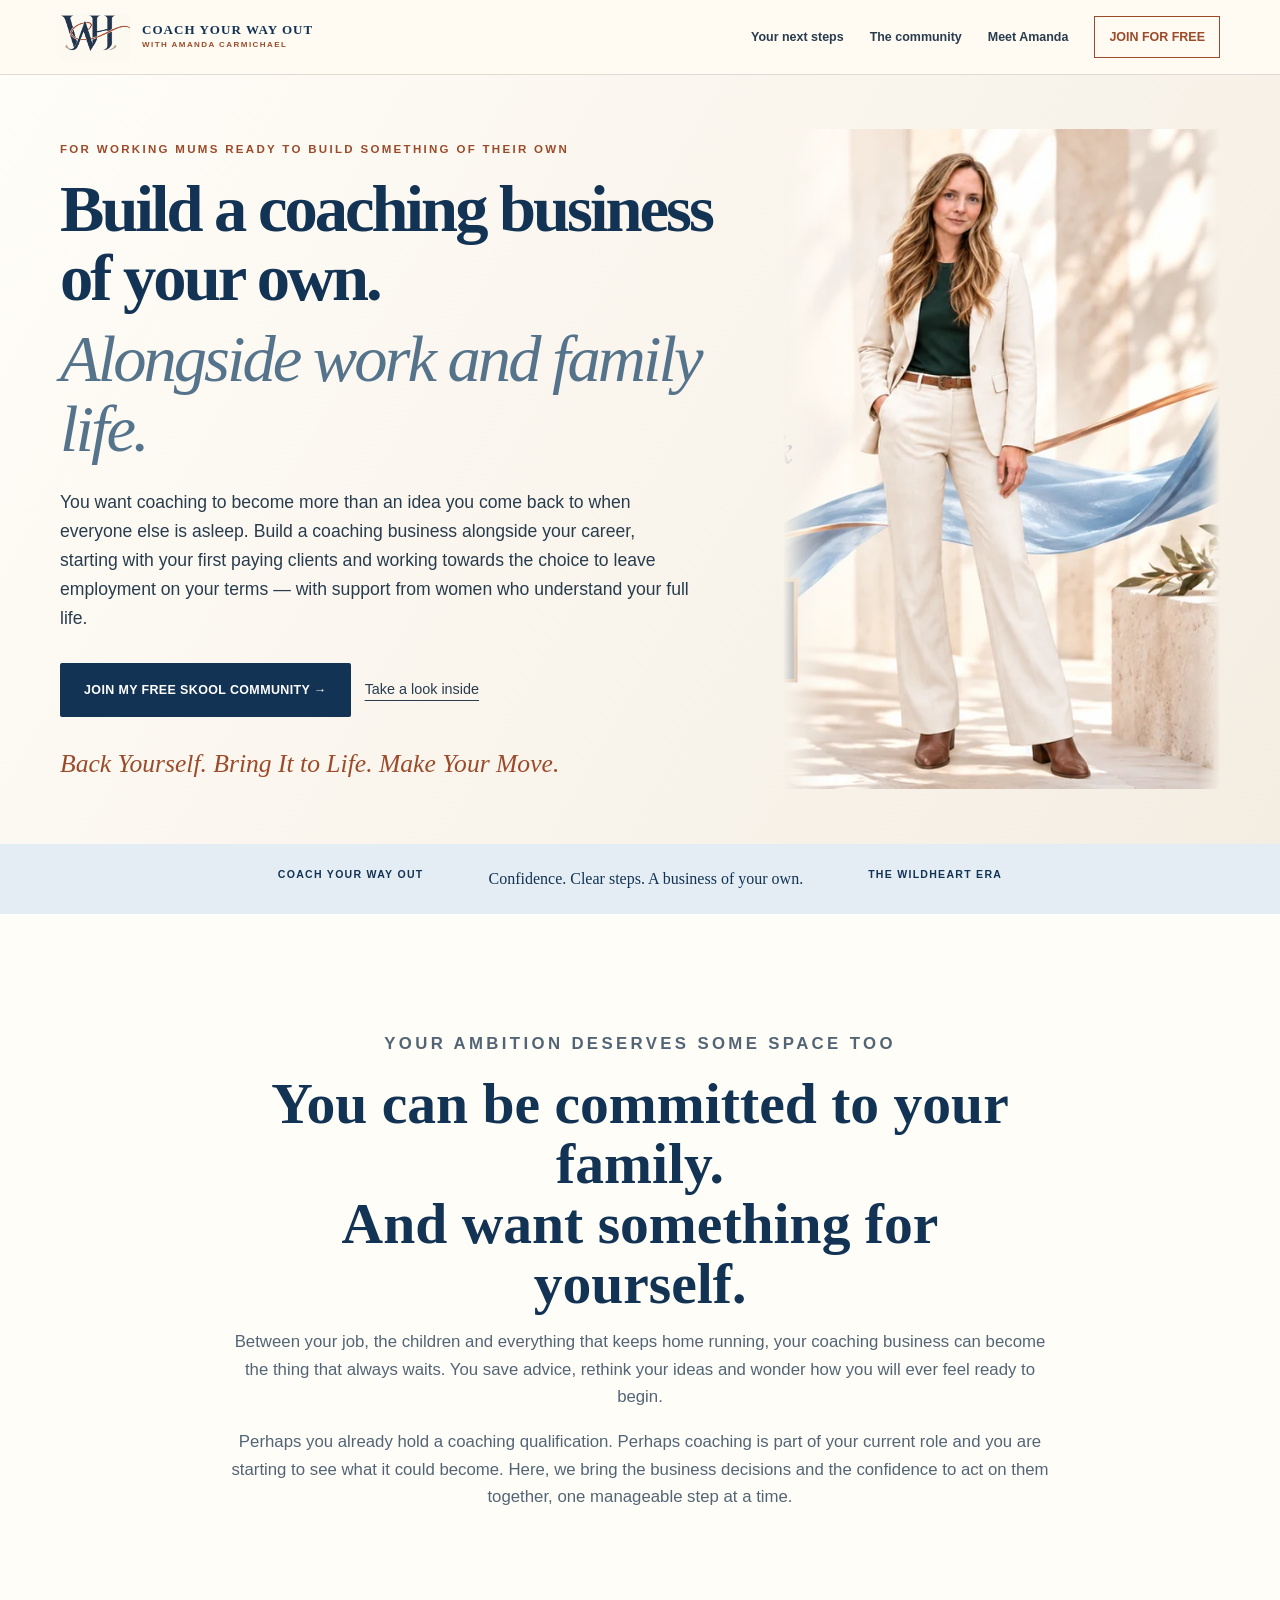
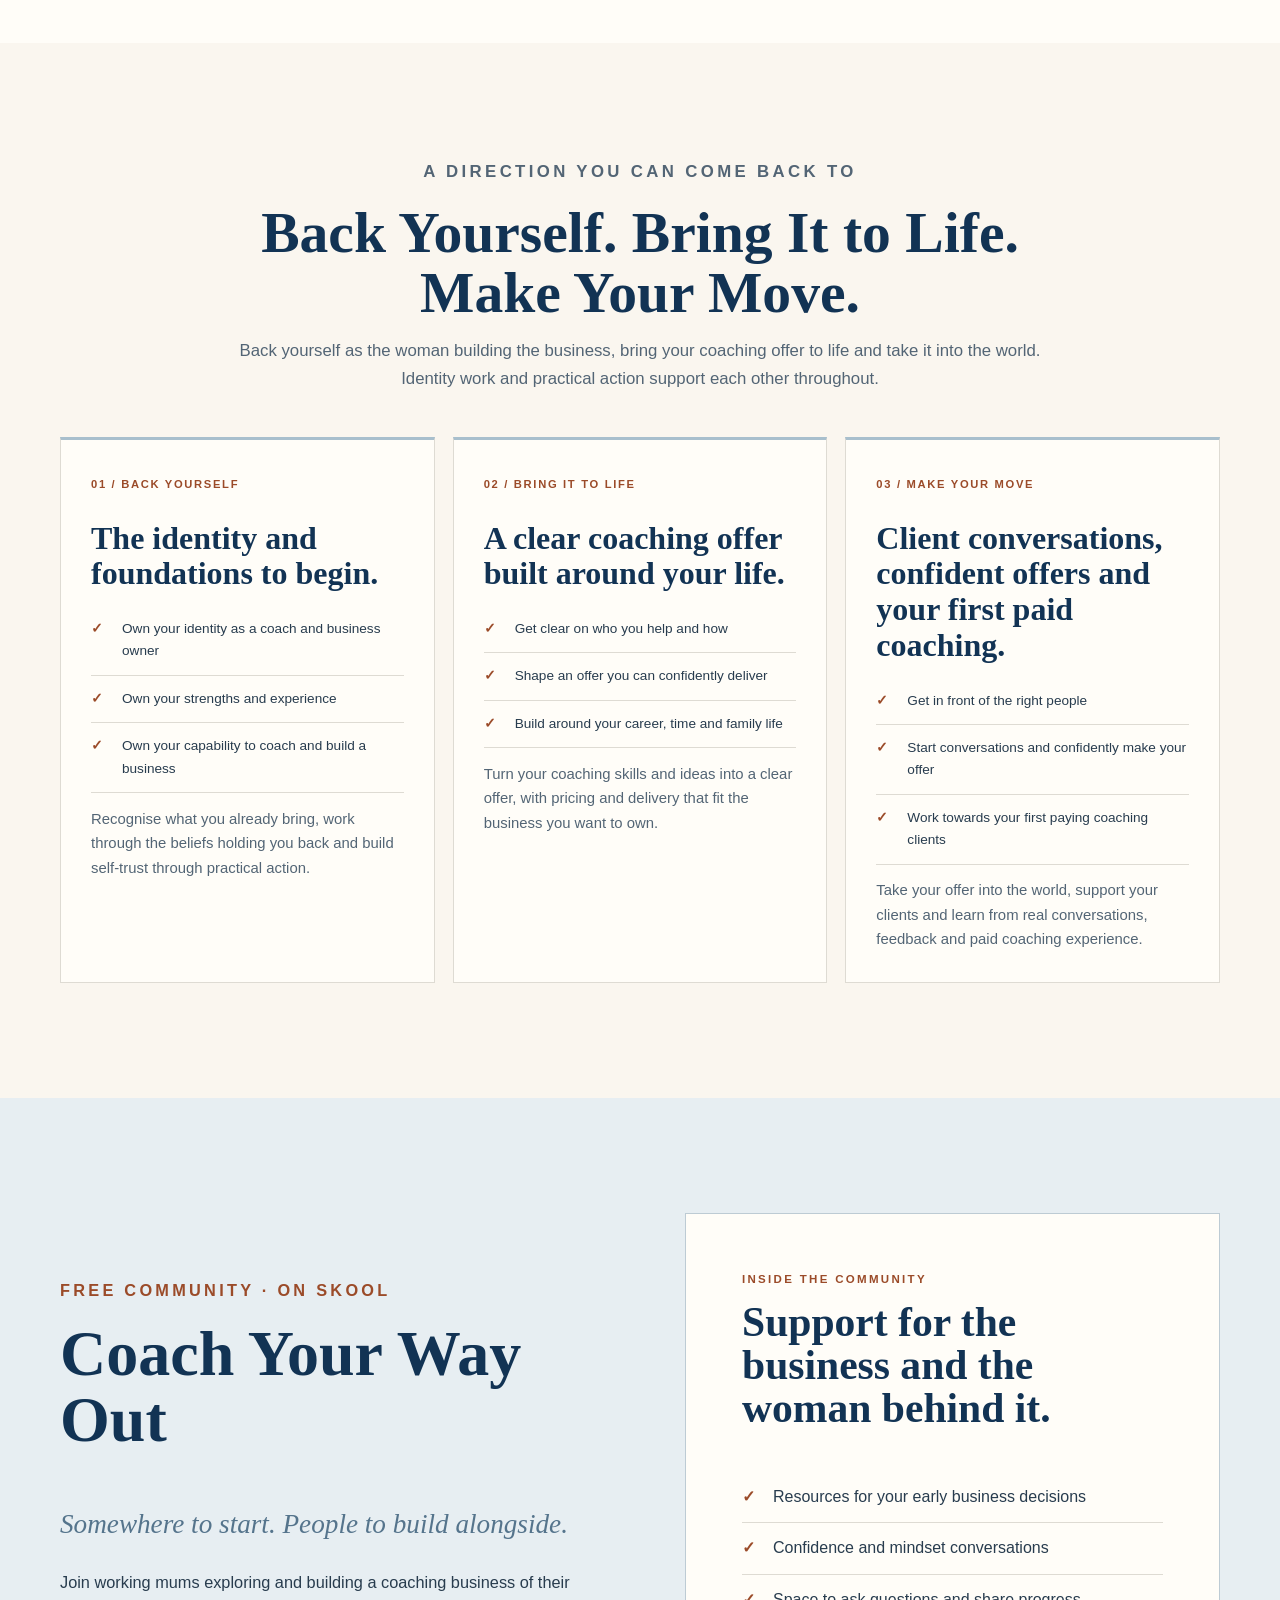
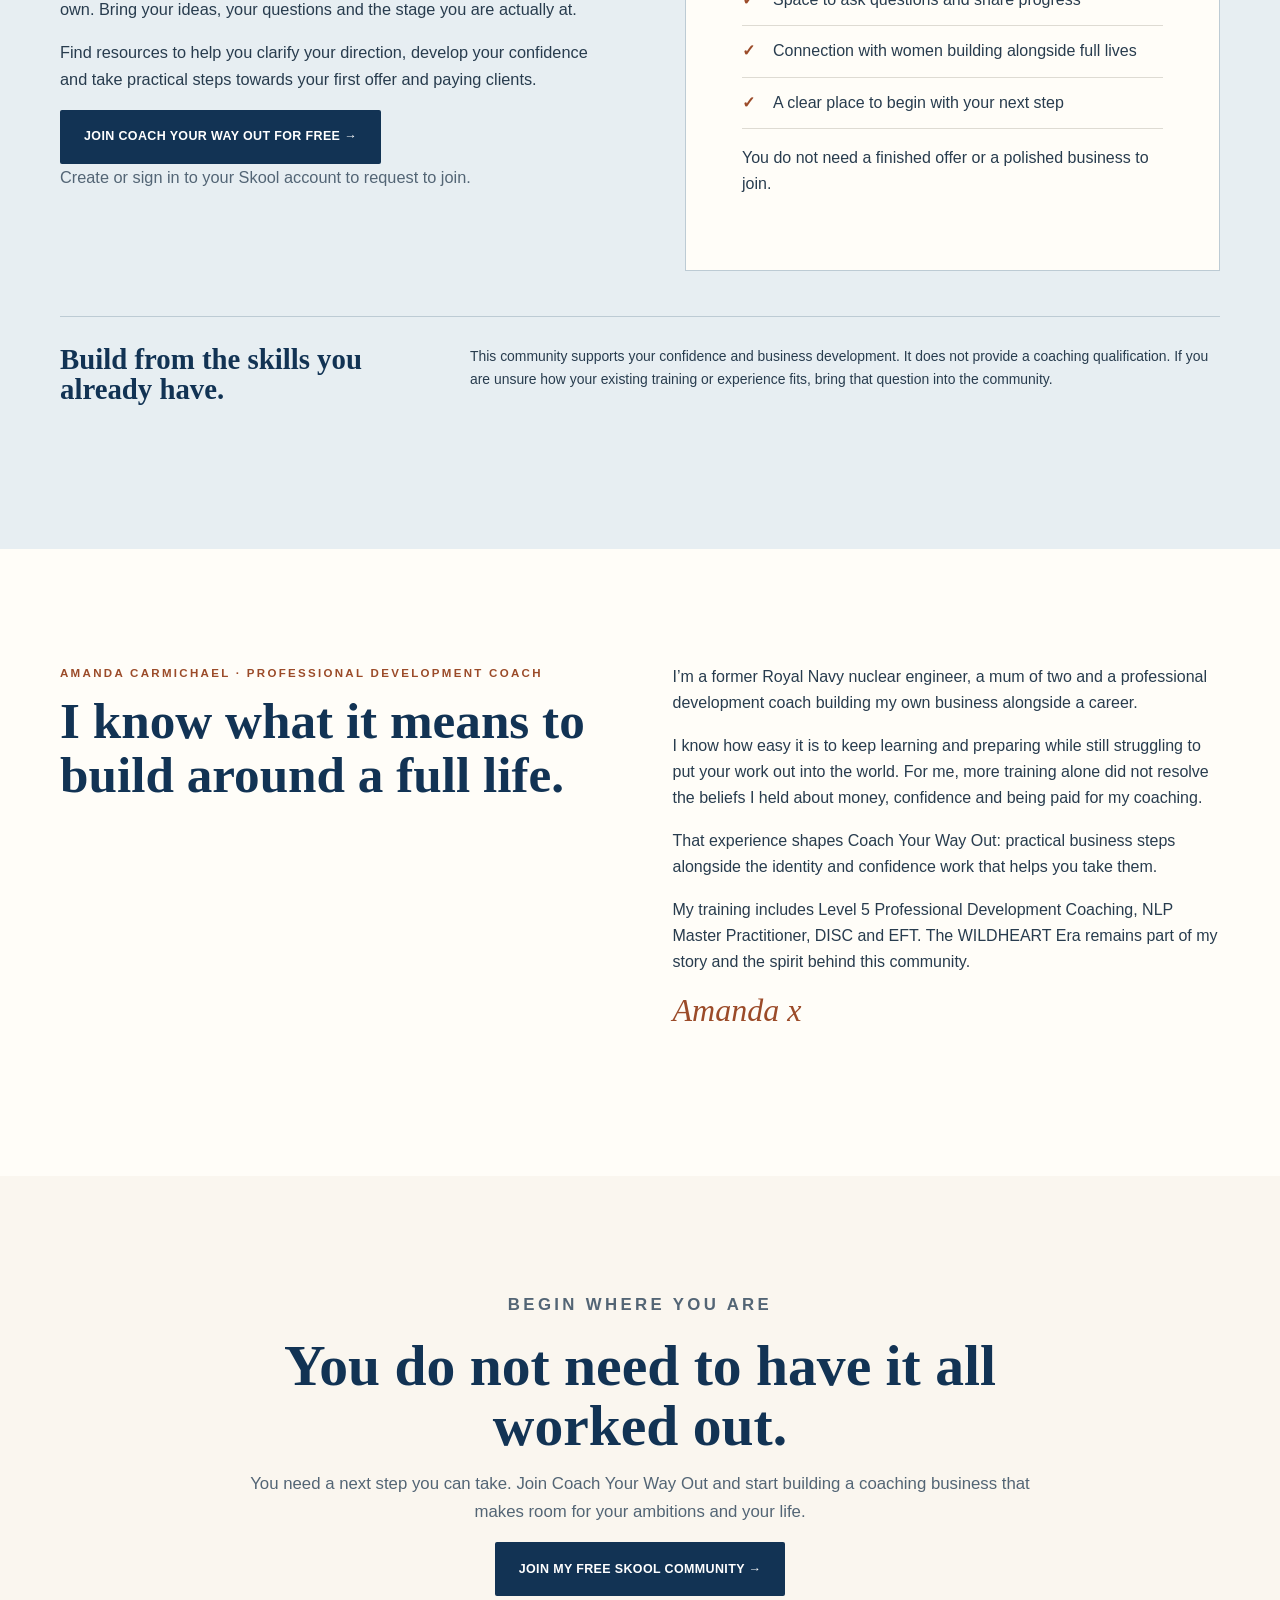
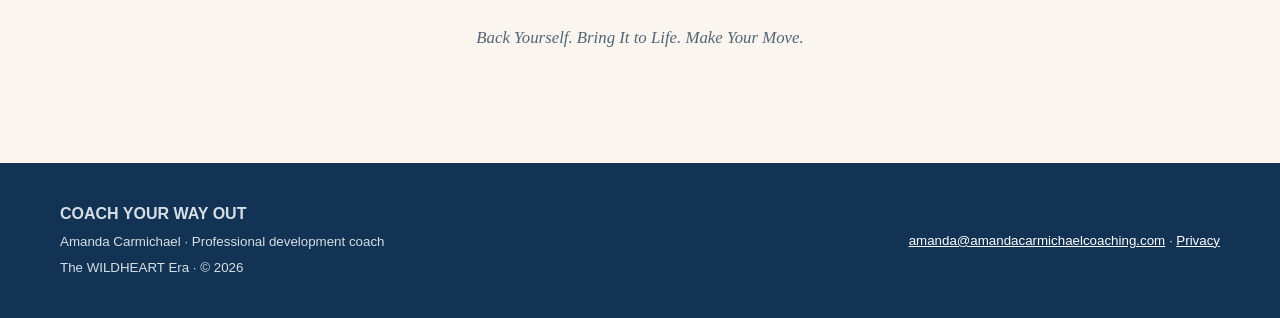
==== commit 37c552b2: "Update Coach Your Way Out messaging and three programme phases" ====
--- a/index.html
+++ b/index.html
@@ -1,14 +1,14 @@
 <!doctype html>
-<html lang="en-GB"><head><meta charset="utf-8"><meta name="viewport" content="width=device-width,initial-scale=1"><title>Coach Your Way Out | Amanda Carmichael</title><meta name="description" content="Helping working mums build a coaching business alongside their job. Join Amanda Carmichael’s free Coach Your Way Out community. Own it. Build it. Get paid."><link rel="canonical" href="https://amandacarmichaelcoaching.com/"><link rel="stylesheet" href="/assets/site.css?v=20260924-journal"></head><body>
+<html lang="en-GB"><head><meta charset="utf-8"><meta name="viewport" content="width=device-width,initial-scale=1"><title>Coach Your Way Out | Amanda Carmichael</title><meta name="description" content="Helping working mums build a coaching business alongside their career and create the choice to leave employment on their terms. Join Amanda Carmichael’s free Coach Your Way Out community. Back Yourself. Bring It to Life. Make Your Move."><link rel="canonical" href="https://amandacarmichaelcoaching.com/"><link rel="stylesheet" href="/assets/site.css?v=20260924-journal"></head><body>
 <header class="site-header"><nav class="nav wrap" aria-label="Main navigation"><a class="brand" href="/"><span class="logo-window" style="display:block;width:70px;height:47px;overflow:hidden;position:relative;flex:none"><img src="/assets/wildheart-logo.webp" alt="WILDHEART logo" width="94" height="94" style="width:94px;height:94px;max-width:none"></span><span class="brand-copy"><strong>COACH YOUR WAY OUT</strong><small>With Amanda Carmichael</small></span></a><div class="nav-links"><a href="#method">Your next steps</a><a href="#community">The community</a><a href="#about">Meet Amanda</a><a class="nav-cta" href="https://www.skool.com/coach-your-way-out-1165/about">JOIN FOR FREE</a></div></nav></header>
-<main><section class="home-hero"><div class="wrap home-hero-grid"><div class="hero-copy"><p class="eyebrow">For working mums ready to build something of their own</p><h1>Build a coaching business of your own.<em>Alongside work and family life.</em></h1><p class="lead">You want coaching to become more than an idea you come back to when everyone else is asleep. Find the clarity, confidence and practical next steps to start building — with support from women who understand your full life.</p><div class="actions"><a class="button" href="https://www.skool.com/coach-your-way-out-1165/about">JOIN MY FREE SKOOL COMMUNITY →</a><a class="text-link" href="#community">Take a look inside</a></div><p class="hero-signature">Own it. Build it. Get paid.</p></div><div class="amanda-frame" role="img" aria-label="Amanda Carmichael, founder of Coach Your Way Out"></div></div></section>
+<main><section class="home-hero"><div class="wrap home-hero-grid"><div class="hero-copy"><p class="eyebrow">For working mums ready to build something of their own</p><h1>Build a coaching business of your own.<em>Alongside work and family life.</em></h1><p class="lead">You want coaching to become more than an idea you come back to when everyone else is asleep. Build a coaching business alongside your career, starting with your first paying clients and working towards the choice to leave employment on your terms — with support from women who understand your full life.</p><div class="actions"><a class="button" href="https://www.skool.com/coach-your-way-out-1165/about">JOIN MY FREE SKOOL COMMUNITY →</a><a class="text-link" href="#community">Take a look inside</a></div><p class="hero-signature">Back Yourself. Bring It to Life. Make Your Move.</p></div><div class="amanda-frame" role="img" aria-label="Amanda Carmichael, founder of Coach Your Way Out"></div></div></section>
 <div class="brand-strip">COACH YOUR WAY OUT <span>Confidence. Clear steps. A business of your own.</span> THE WILDHEART ERA</div>
 <section class="section alt"><div class="wrap section-heading"><p class="eyebrow">Your ambition deserves some space too</p><h2>You can be committed to your family.<br>And want something for yourself.</h2><p>Between your job, the children and everything that keeps home running, your coaching business can become the thing that always waits. You save advice, rethink your ideas and wonder how you will ever feel ready to begin.</p><p>Perhaps you already hold a coaching qualification. Perhaps coaching is part of your current role and you are starting to see what it could become. Here, we bring the business decisions and the confidence to act on them together, one manageable step at a time.</p></div></section>
-<section class="section method-section" id="method"><div class="wrap"><div class="section-heading"><p class="eyebrow">A direction you can come back to</p><h2>Own it. Build it. Get paid.</h2><p>Start with the woman building the business. Then create something she can confidently offer.</p></div><div class="cards">
-<article class="card"><span class="number">01 / OWN IT</span><h3>Give yourself permission to begin.</h3><ul class="feature-list"><li>Own your ambition</li><li>Recognise your strengths and value</li><li>Make space for your next step</li></ul><p>Explore what you want coaching to become and the beliefs that make it difficult to put yourself out there.</p></article>
-<article class="card"><span class="number">02 / BUILD IT</span><h3>Turn your ideas into a clear offer.</h3><ul class="feature-list"><li>Choose who you want to help</li><li>Shape your first coaching offer</li><li>Build around work and family life</li></ul><p>Bring your experience and coaching skills into one clear direction, with practical steps that fit your available time.</p></article>
-<article class="card"><span class="number">03 / GET PAID</span><h3>Start inviting people into your work.</h3><ul class="feature-list"><li>Explain how you can help</li><li>Start relevant conversations</li><li>Work towards paying clients</li></ul><p>Practise being visible, talking about your offer and making invitations without feeling you have to become someone else.</p></article></div></div></section>
+<section class="section method-section" id="method"><div class="wrap"><div class="section-heading"><p class="eyebrow">A direction you can come back to</p><h2>Back Yourself. Bring It to Life. Make Your Move.</h2><p>Back yourself as the woman building the business, bring your coaching offer to life and take it into the world. Identity work and practical action support each other throughout.</p></div><div class="cards">
+<article class="card"><span class="number">01 / BACK YOURSELF</span><h3>The identity and foundations to begin.</h3><ul class="feature-list"><li>Own your identity as a coach and business owner</li><li>Own your strengths and experience</li><li>Own your capability to coach and build a business</li></ul><p>Recognise what you already bring, work through the beliefs holding you back and build self-trust through practical action.</p></article>
+<article class="card"><span class="number">02 / BRING IT TO LIFE</span><h3>A clear coaching offer built around your life.</h3><ul class="feature-list"><li>Get clear on who you help and how</li><li>Shape an offer you can confidently deliver</li><li>Build around your career, time and family life</li></ul><p>Turn your coaching skills and ideas into a clear offer, with pricing and delivery that fit the business you want to own.</p></article>
+<article class="card"><span class="number">03 / MAKE YOUR MOVE</span><h3>Client conversations, confident offers and your first paid coaching.</h3><ul class="feature-list"><li>Get in front of the right people</li><li>Start conversations and confidently make your offer</li><li>Work towards your first paying coaching clients</li></ul><p>Take your offer into the world, support your clients and learn from real conversations, feedback and paid coaching experience.</p></article></div></div></section>
 <section class="section programme-section" id="community"><div class="wrap split"><div class="copy"><p class="eyebrow">Free community · On Skool</p><h2>Coach Your Way Out</h2><p class="programme-subtitle">Somewhere to start. People to build alongside.</p><p>Join working mums exploring and building a coaching business of their own. Bring your ideas, your questions and the stage you are actually at.</p><p>Find resources to help you clarify your direction, develop your confidence and take practical steps towards your first offer and paying clients.</p><a class="button" href="https://www.skool.com/coach-your-way-out-1165/about">JOIN COACH YOUR WAY OUT FOR FREE →</a><p class="micro">Create or sign in to your Skool account to request to join.</p></div><aside class="offer-box"><p class="eyebrow">Inside the community</p><h3>Support for the business and the woman behind it.</h3><ul class="feature-list"><li>Resources for your early business decisions</li><li>Confidence and mindset conversations</li><li>Space to ask questions and share progress</li><li>Connection with women building alongside full lives</li><li>A clear place to begin with your next step</li></ul><p>You do not need a finished offer or a polished business to join.</p></aside></div><div class="wrap support-promise"><h3>Build from the skills you already have.</h3><p>This community supports your confidence and business development. It does not provide a coaching qualification. If you are unsure how your existing training or experience fits, bring that question into the community.</p></div></section>
 <section class="section alt" id="about"><div class="wrap about-grid"><div><p class="eyebrow">Amanda Carmichael · Professional development coach</p><h2>I know what it means to build around a full life.</h2></div><div><p>I’m a former Royal Navy nuclear engineer, a mum of two and a professional development coach building my own business alongside a career.</p><p>I know how easy it is to keep learning and preparing while still struggling to put your work out into the world. For me, more training alone did not resolve the beliefs I held about money, confidence and being paid for my coaching.</p><p>That experience shapes Coach Your Way Out: practical business steps alongside the identity and confidence work that helps you take them.</p><p>My training includes Level 5 Professional Development Coaching, NLP Master Practitioner, DISC and EFT. The WILDHEART Era remains part of my story and the spirit behind this community.</p><p class="signature">Amanda x</p></div></div></section>
-<section class="section" id="start"><div class="wrap"><div class="section-heading"><p class="eyebrow">Begin where you are</p><h2>You do not need to have it all worked out.</h2><p>You need a next step you can take. Join Coach Your Way Out and start building a coaching business that makes room for your ambitions and your life.</p><a class="button" href="https://www.skool.com/coach-your-way-out-1165/about">JOIN MY FREE SKOOL COMMUNITY →</a><p class="hero-signature">Own it. Build it. Get paid.</p></div></div></section></main>
+<section class="section" id="start"><div class="wrap"><div class="section-heading"><p class="eyebrow">Begin where you are</p><h2>You do not need to have it all worked out.</h2><p>You need a next step you can take. Join Coach Your Way Out and start building a coaching business that makes room for your ambitions and your life.</p><a class="button" href="https://www.skool.com/coach-your-way-out-1165/about">JOIN MY FREE SKOOL COMMUNITY →</a><p class="hero-signature">Back Yourself. Bring It to Life. Make Your Move.</p></div></div></section></main>
 <footer class="site-footer"><div class="footer-grid wrap"><div><strong>COACH YOUR WAY OUT</strong><br><small>Amanda Carmichael · Professional development coach<br>The WILDHEART Era · © 2026</small></div><small><a href="mailto:amanda@amandacarmichaelcoaching.com">amanda@amandacarmichaelcoaching.com</a> · <a href="/privacy/">Privacy</a></small></div></footer></body></html>
